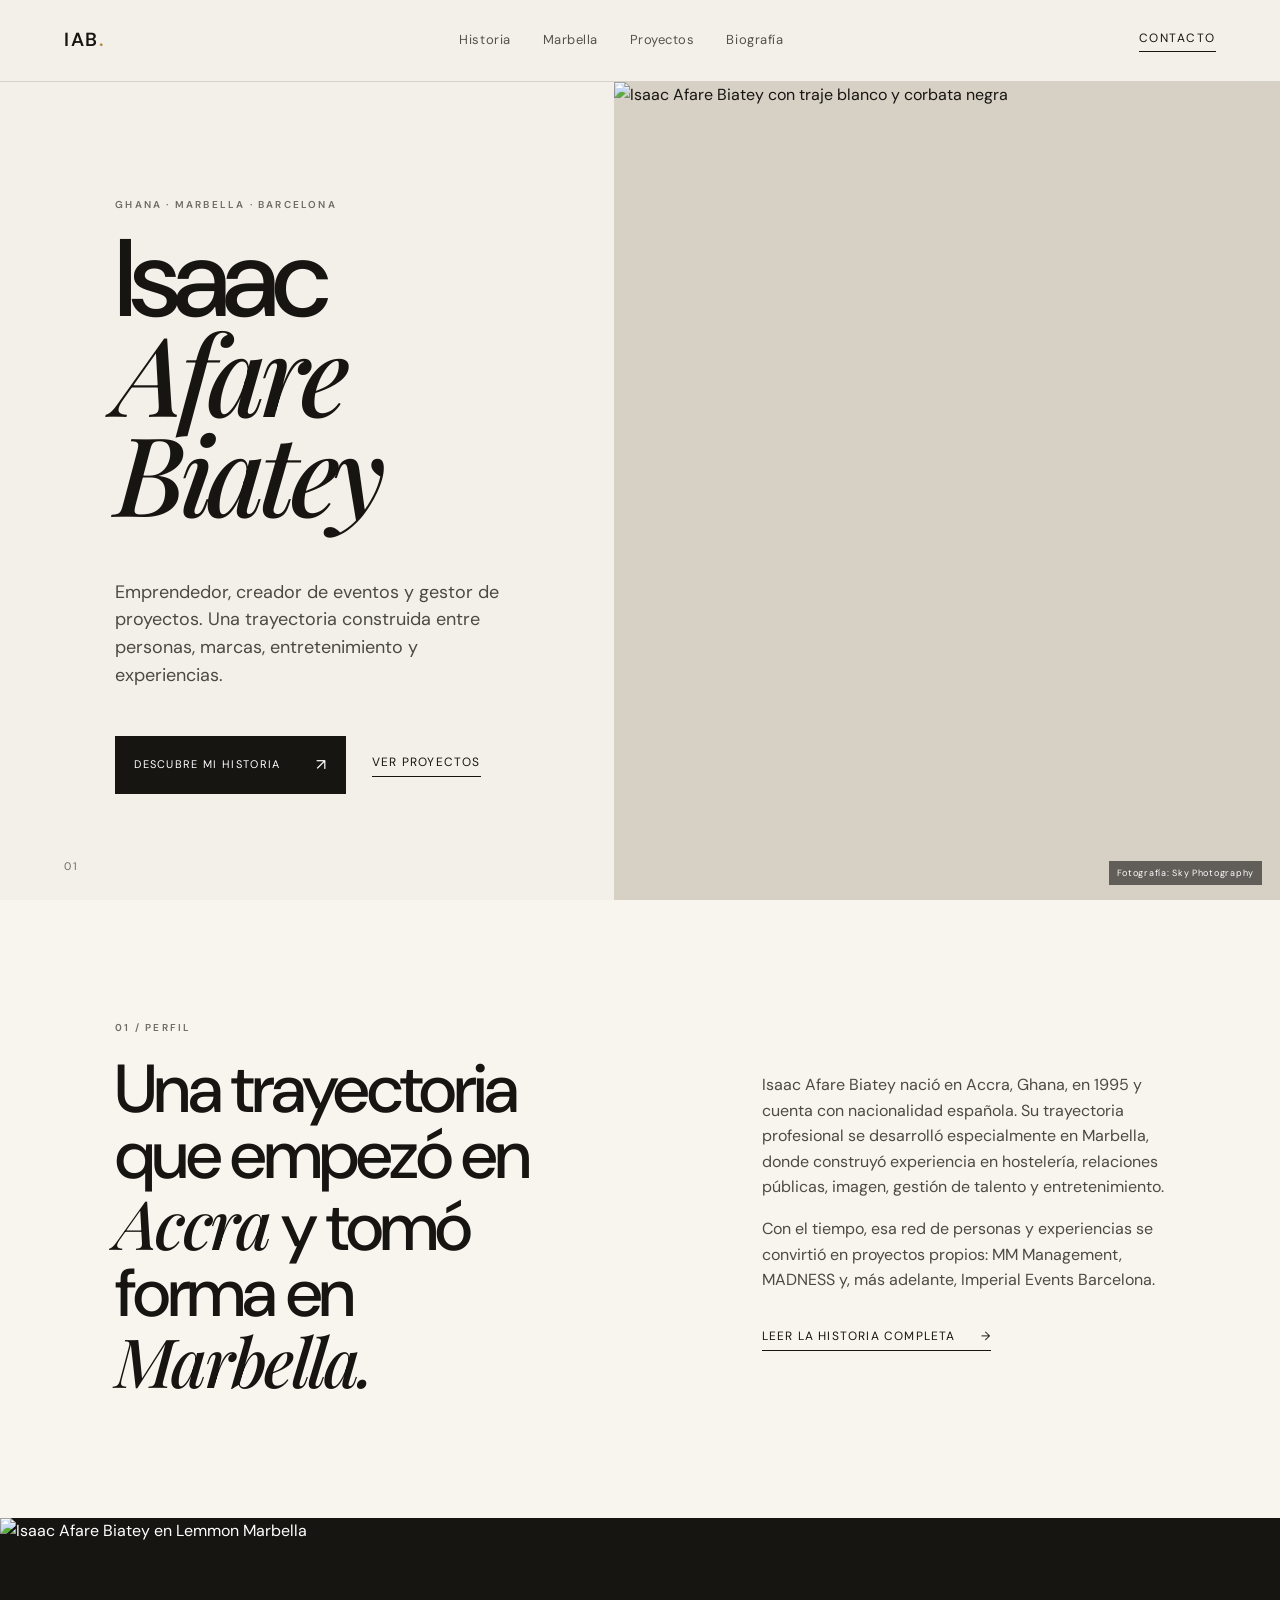
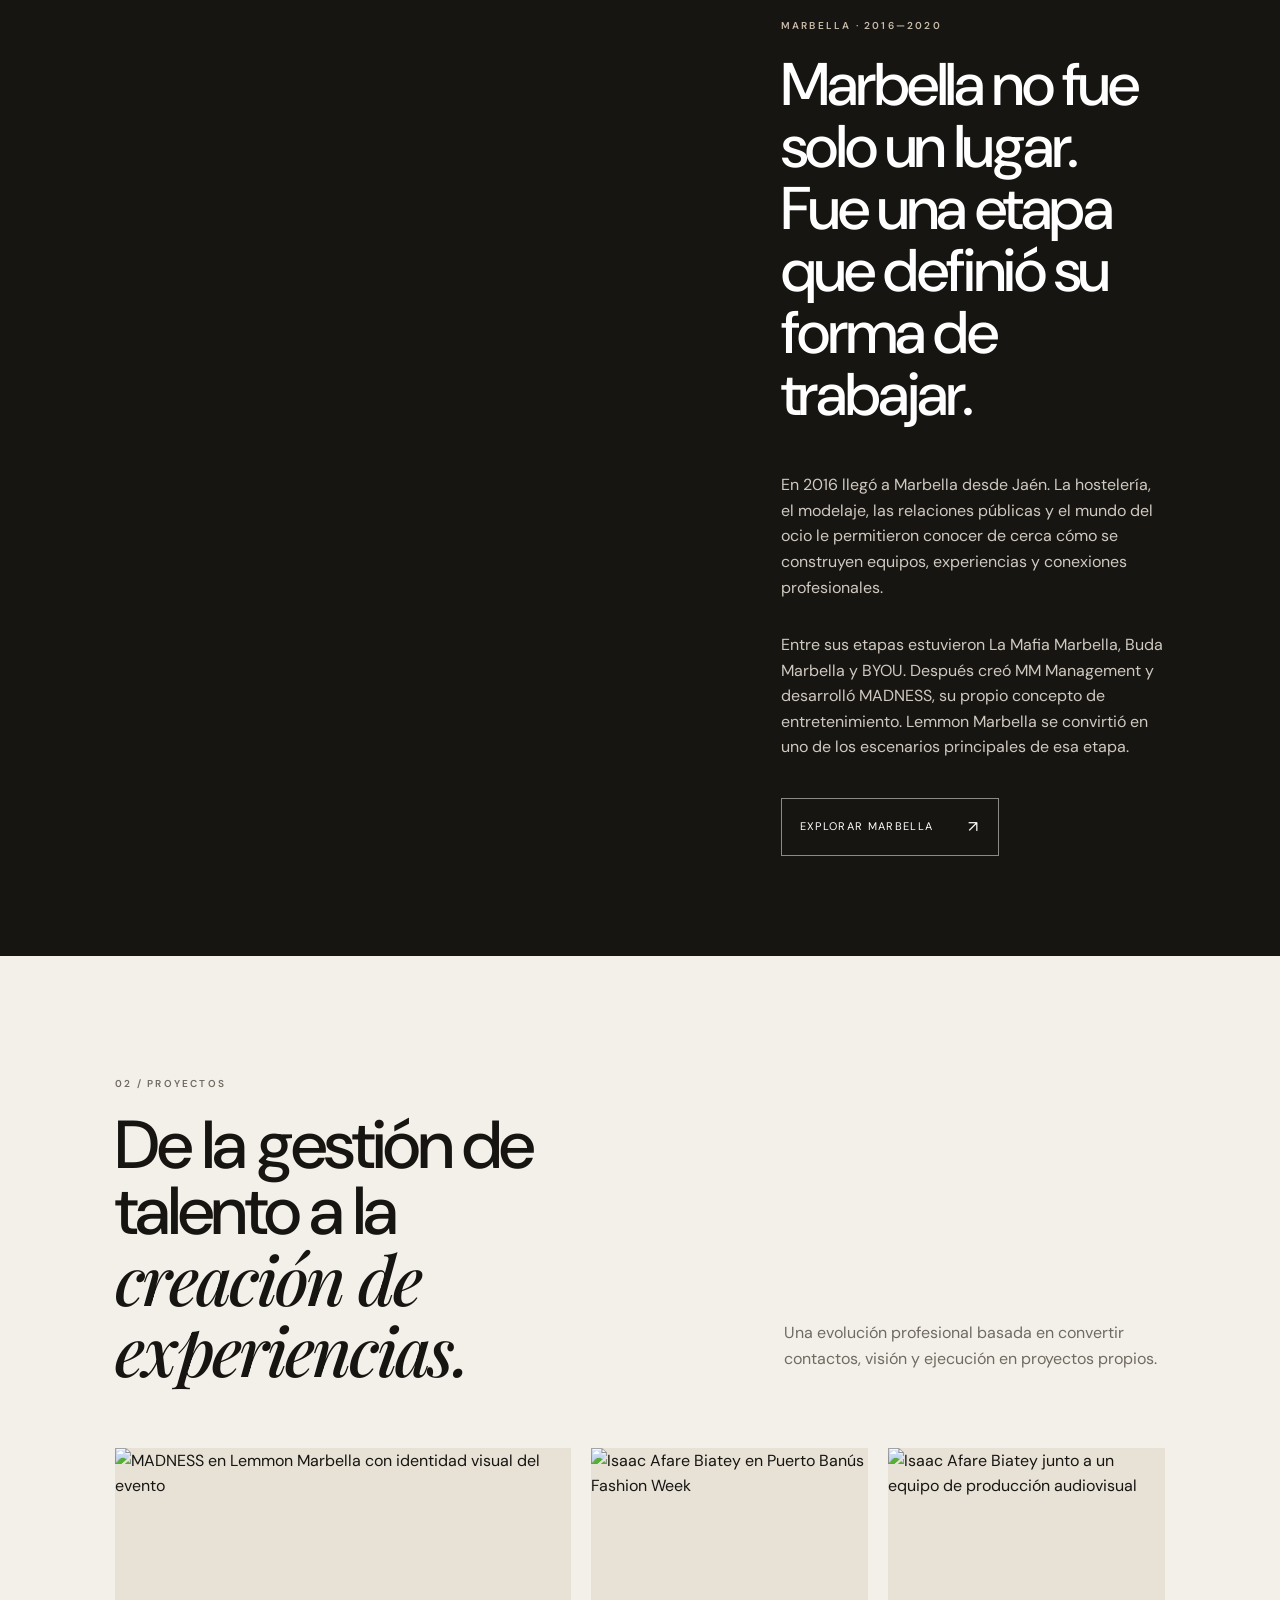
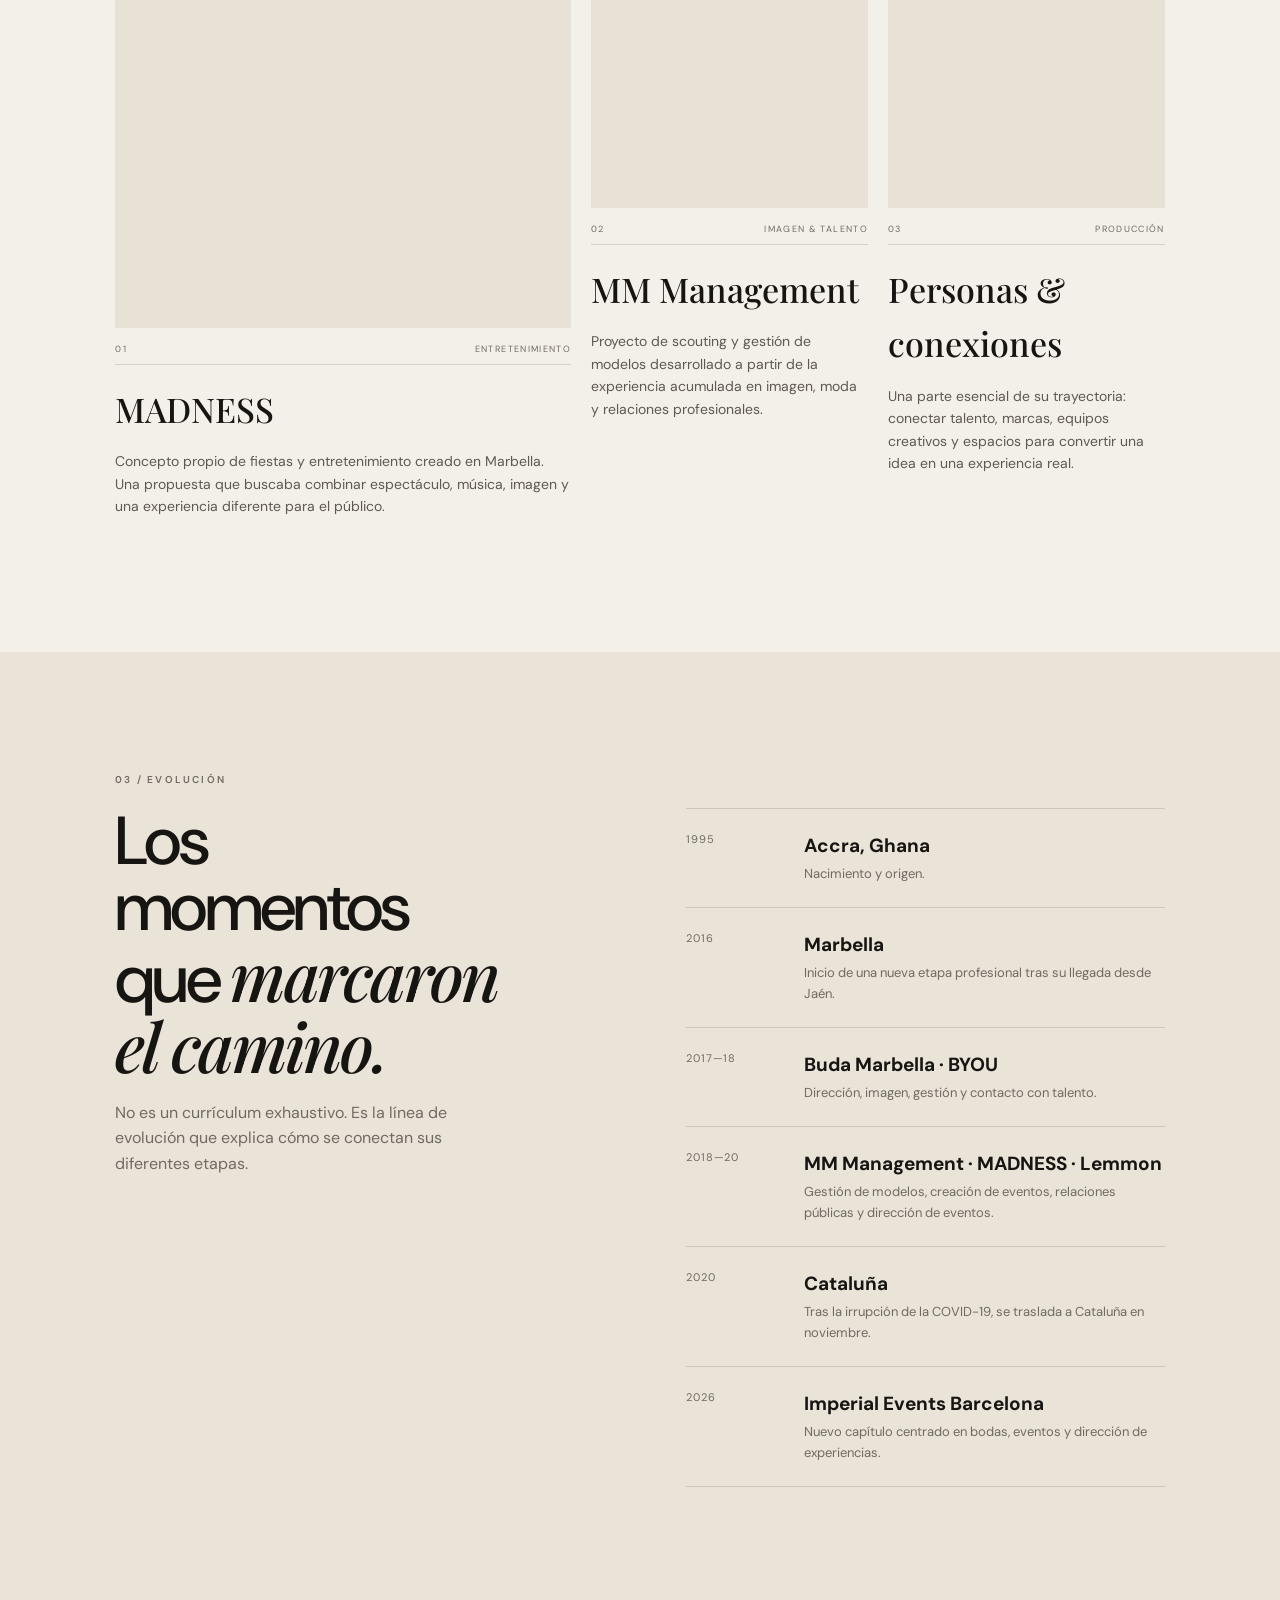
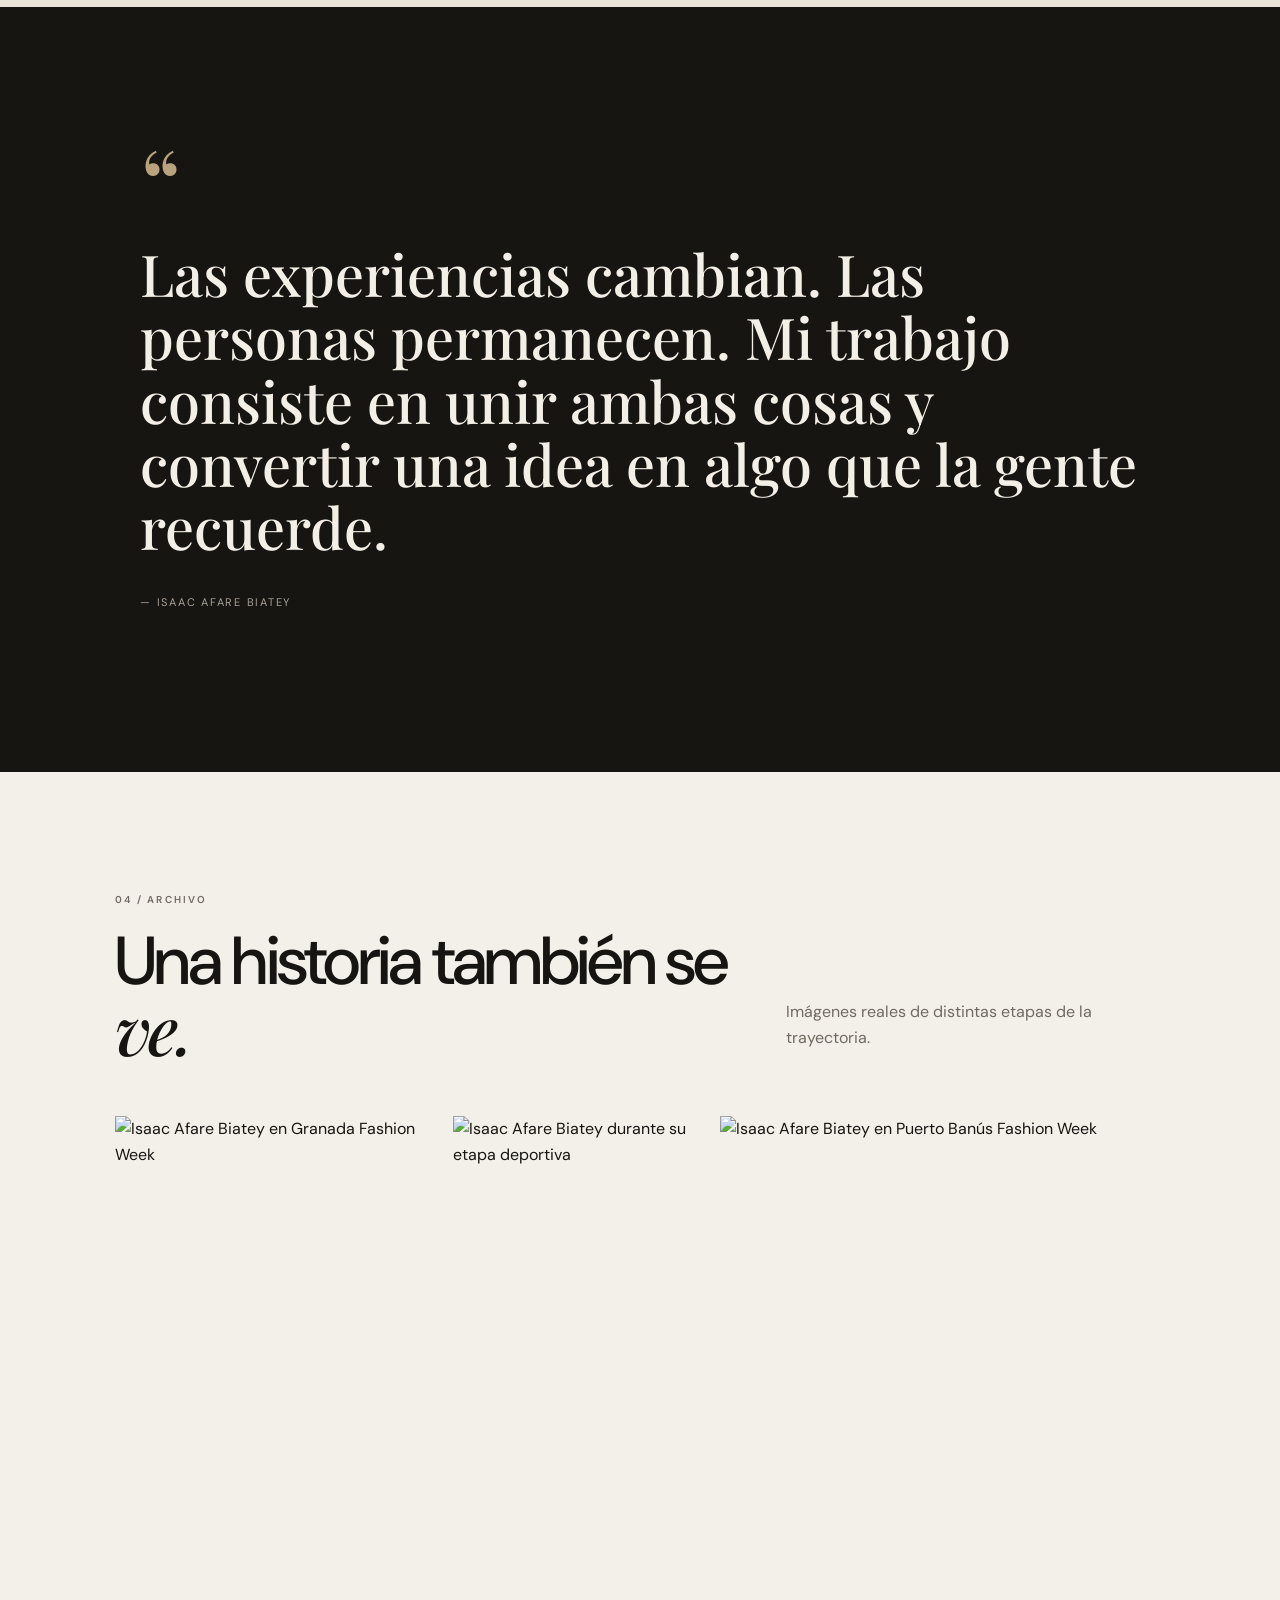
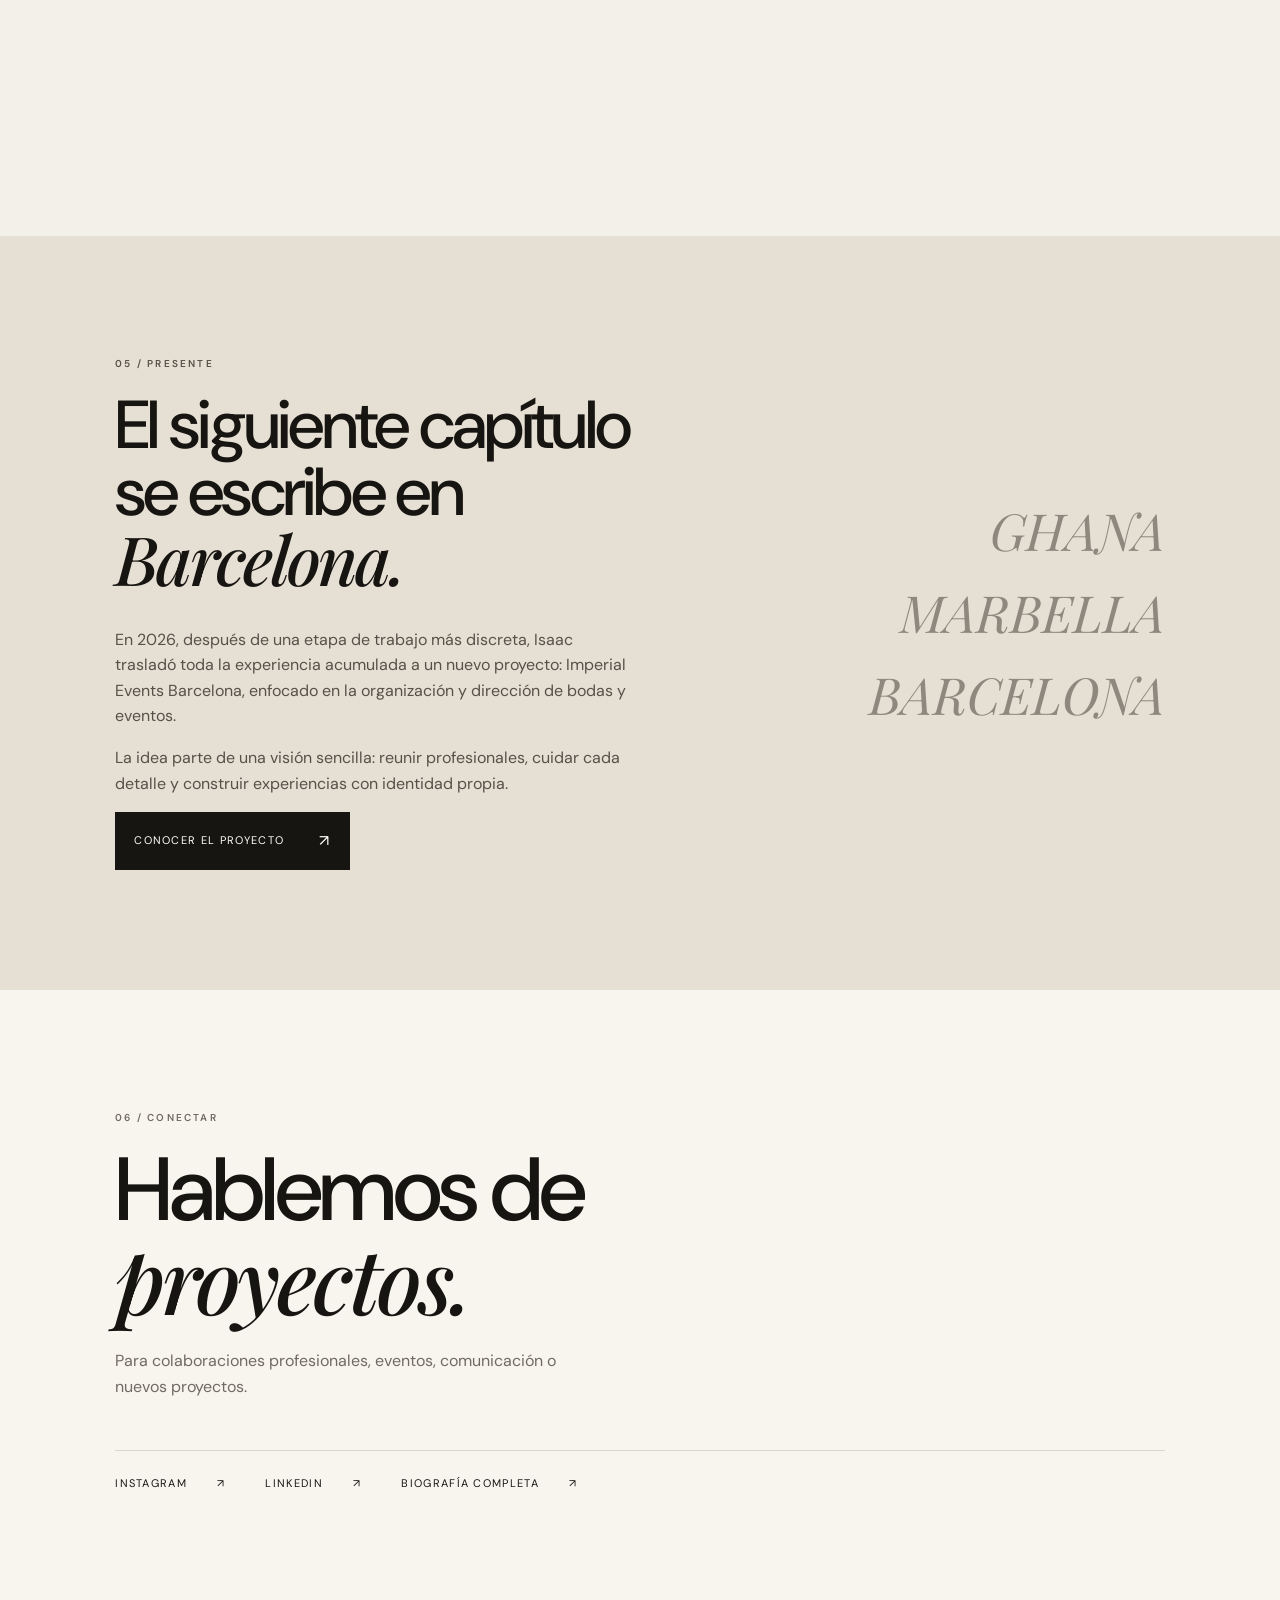
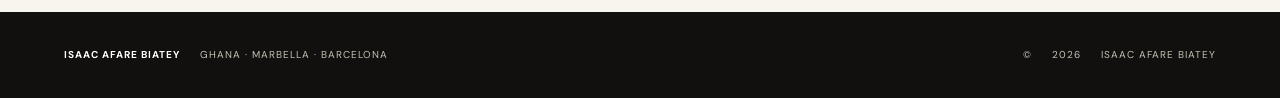
==== index.html @ f6b19e54 "Add files via upload" ====
<!doctype html>
<html lang="es">
<head>
  <meta charset="utf-8">
  <meta name="viewport" content="width=device-width, initial-scale=1">
  <title>Isaac Afare Biatey | Emprendedor, creador de eventos y fundador</title>
  <meta name="description" content="Página profesional de Isaac Afare Biatey: trayectoria entre Ghana, Marbella y Barcelona, gestión de talento, eventos y creación de Imperial Events Barcelona.">
  <meta name="author" content="Isaac Afare Biatey">
  <meta name="theme-color" content="#11100e">
  <meta property="og:title" content="Isaac Afare Biatey | Emprendedor y creador de eventos">
  <meta property="og:description" content="De Accra a Marbella y Barcelona: una trayectoria construida entre hostelería, talento, entretenimiento y eventos.">
  <meta property="og:type" content="profile">
  <meta property="og:image" content="assets/images/isaac-hero.png">
  <link rel="stylesheet" href="styles.css">
  <script type="application/ld+json">
  {
    "@context":"https://schema.org",
    "@type":"ProfilePage",
    "name":"Isaac Afare Biatey",
    "description":"Perfil profesional de Isaac Afare Biatey.",
    "mainEntity":{
      "@type":"Person",
      "@id":"#isaac-afare-biatey",
      "name":"Isaac Afare Biatey",
      "image":"assets/images/isaac-hero.png",
      "description":"Emprendedor y creador de eventos con trayectoria profesional vinculada a Marbella y Barcelona.",
      "sameAs":[
        "https://es.linkedin.com/in/isaac-afare-biatey-a5a4b4178",
        "https://www.instagram.com/isaacafareofficial/",
        "https://es.pinterest.com/afarebiatey/"
      ]
    }
  }
  </script>
</head>
<body>
  <header class="site-header">
    <a class="brand" href="index.html" aria-label="Isaac Afare Biatey, inicio">IAB<span>.</span></a>
    <nav aria-label="Navegación principal">
      <a href="#historia">Historia</a>
      <a href="#marbella">Marbella</a>
      <a href="#proyectos">Proyectos</a>
      <a href="biografia.html">Biografía</a>
    </nav>
    <a class="nav-cta" href="#contacto">Contacto</a>
  </header>

  <main>
    <section class="hero">
      <div class="hero-copy reveal">
        <p class="eyebrow">GHANA · MARBELLA · BARCELONA</p>
        <h1>Isaac<br><em>Afare Biatey</em></h1>
        <p class="hero-lead">Emprendedor, creador de eventos y gestor de proyectos. Una trayectoria construida entre personas, marcas, entretenimiento y experiencias.</p>
        <div class="hero-actions">
          <a class="button button-dark" href="biografia.html">Descubre mi historia <span>↗</span></a>
          <a class="text-link" href="#proyectos">Ver proyectos</a>
        </div>
      </div>
      <div class="hero-photo reveal">
        <img src="assets/images/isaac-hero.png" alt="Isaac Afare Biatey con traje blanco y corbata negra" fetchpriority="high">
        <div class="photo-credit">Fotografía: Sky Photography</div>
      </div>
      <div class="hero-mark">01</div>
    </section>

    <section class="intro section" id="historia">
      <div class="section-kicker">01 / PERFIL</div>
      <div class="intro-grid">
        <h2>Una trayectoria que empezó en <span>Accra</span> y tomó forma en <span>Marbella.</span></h2>
        <div>
          <p>Isaac Afare Biatey nació en Accra, Ghana, en 1995 y cuenta con nacionalidad española. Su trayectoria profesional se desarrolló especialmente en Marbella, donde construyó experiencia en hostelería, relaciones públicas, imagen, gestión de talento y entretenimiento.</p>
          <p>Con el tiempo, esa red de personas y experiencias se convirtió en proyectos propios: MM Management, MADNESS y, más adelante, Imperial Events Barcelona.</p>
          <a class="arrow-link" href="biografia.html">Leer la historia completa <span>→</span></a>
        </div>
      </div>
    </section>

    <section class="marbella-feature" id="marbella">
      <div class="feature-image">
        <img src="assets/images/lemmon-marbella.jpeg" alt="Isaac Afare Biatey en Lemmon Marbella">
      </div>
      <div class="feature-copy">
        <p class="eyebrow light">MARBELLA · 2016—2020</p>
        <h2>Marbella no fue solo un lugar. Fue una etapa que definió su forma de trabajar.</h2>
        <p>En 2016 llegó a Marbella desde Jaén. La hostelería, el modelaje, las relaciones públicas y el mundo del ocio le permitieron conocer de cerca cómo se construyen equipos, experiencias y conexiones profesionales.</p>
        <p>Entre sus etapas estuvieron La Mafia Marbella, Buda Marbella y BYOU. Después creó MM Management y desarrolló MADNESS, su propio concepto de entretenimiento. Lemmon Marbella se convirtió en uno de los escenarios principales de esa etapa.</p>
        <a class="button button-light" href="biografia.html#marbella">Explorar Marbella <span>↗</span></a>
      </div>
    </section>

    <section class="projects section" id="proyectos">
      <div class="section-kicker">02 / PROYECTOS</div>
      <div class="section-heading">
        <h2>De la gestión de talento a la <em>creación de experiencias.</em></h2>
        <p>Una evolución profesional basada en convertir contactos, visión y ejecución en proyectos propios.</p>
      </div>
      <div class="project-grid">
        <article class="project-card project-card-large">
          <div class="project-image"><img src="assets/images/madness.jpeg" alt="MADNESS en Lemmon Marbella con identidad visual del evento"></div>
          <div class="project-meta"><span>01</span><span>ENTRETENIMIENTO</span></div>
          <h3>MADNESS</h3>
          <p>Concepto propio de fiestas y entretenimiento creado en Marbella. Una propuesta que buscaba combinar espectáculo, música, imagen y una experiencia diferente para el público.</p>
        </article>
        <article class="project-card">
          <div class="project-image"><img src="assets/images/puerto-banus-fashion-week.jpeg" alt="Isaac Afare Biatey en Puerto Banús Fashion Week"></div>
          <div class="project-meta"><span>02</span><span>IMAGEN & TALENTO</span></div>
          <h3>MM Management</h3>
          <p>Proyecto de scouting y gestión de modelos desarrollado a partir de la experiencia acumulada en imagen, moda y relaciones profesionales.</p>
        </article>
        <article class="project-card">
          <div class="project-image"><img src="assets/images/film-crew.jpeg" alt="Isaac Afare Biatey junto a un equipo de producción audiovisual"></div>
          <div class="project-meta"><span>03</span><span>PRODUCCIÓN</span></div>
          <h3>Personas & conexiones</h3>
          <p>Una parte esencial de su trayectoria: conectar talento, marcas, equipos creativos y espacios para convertir una idea en una experiencia real.</p>
        </article>
      </div>
    </section>

    <section class="timeline section">
      <div class="section-kicker">03 / EVOLUCIÓN</div>
      <div class="timeline-grid">
        <div>
          <h2>Los momentos que <em>marcaron el camino.</em></h2>
          <p class="muted">No es un currículum exhaustivo. Es la línea de evolución que explica cómo se conectan sus diferentes etapas.</p>
        </div>
        <div class="timeline-list">
          <div class="timeline-item"><span>1995</span><div><h3>Accra, Ghana</h3><p>Nacimiento y origen.</p></div></div>
          <div class="timeline-item"><span>2016</span><div><h3>Marbella</h3><p>Inicio de una nueva etapa profesional tras su llegada desde Jaén.</p></div></div>
          <div class="timeline-item"><span>2017—18</span><div><h3>Buda Marbella · BYOU</h3><p>Dirección, imagen, gestión y contacto con talento.</p></div></div>
          <div class="timeline-item"><span>2018—20</span><div><h3>MM Management · MADNESS · Lemmon</h3><p>Gestión de modelos, creación de eventos, relaciones públicas y dirección de eventos.</p></div></div>
          <div class="timeline-item"><span>2020</span><div><h3>Cataluña</h3><p>Tras la irrupción de la COVID-19, se traslada a Cataluña en noviembre.</p></div></div>
          <div class="timeline-item"><span>2026</span><div><h3>Imperial Events Barcelona</h3><p>Nuevo capítulo centrado en bodas, eventos y dirección de experiencias.</p></div></div>
        </div>
      </div>
    </section>

    <section class="quote-section">
      <div class="quote-inner">
        <p class="quote-mark">“</p>
        <blockquote>Las experiencias cambian. Las personas permanecen. Mi trabajo consiste en unir ambas cosas y convertir una idea en algo que la gente recuerde.</blockquote>
        <p class="quote-author">— Isaac Afare Biatey</p>
      </div>
    </section>

    <section class="gallery section">
      <div class="section-kicker">04 / ARCHIVO</div>
      <div class="gallery-head"><h2>Una historia también se <em>ve.</em></h2><p>Imágenes reales de distintas etapas de la trayectoria.</p></div>
      <div class="gallery-grid">
        <figure class="gallery-item tall"><img src="assets/images/granada-fashion-week.jpeg" alt="Isaac Afare Biatey en Granada Fashion Week"></figure>
        <figure class="gallery-item"><img src="assets/images/rugby.jpeg" alt="Isaac Afare Biatey durante su etapa deportiva"></figure>
        <figure class="gallery-item wide"><img src="assets/images/puerto-banus-fashion-week.jpeg" alt="Isaac Afare Biatey en Puerto Banús Fashion Week"></figure>
      </div>
    </section>

    <section class="current section">
      <div class="current-copy">
        <p class="section-kicker">05 / PRESENTE</p>
        <h2>El siguiente capítulo se escribe en <em>Barcelona.</em></h2>
        <p>En 2026, después de una etapa de trabajo más discreta, Isaac trasladó toda la experiencia acumulada a un nuevo proyecto: Imperial Events Barcelona, enfocado en la organización y dirección de bodas y eventos.</p>
        <p>La idea parte de una visión sencilla: reunir profesionales, cuidar cada detalle y construir experiencias con identidad propia.</p>
        <a class="button button-dark" href="biografia.html#imperial">Conocer el proyecto <span>↗</span></a>
      </div>
      <div class="current-side"><span>GHANA</span><span>MARBELLA</span><span>BARCELONA</span></div>
    </section>

    <section class="contact section" id="contacto">
      <div class="section-kicker">06 / CONECTAR</div>
      <h2>Hablemos de <em>proyectos.</em></h2>
      <p>Para colaboraciones profesionales, eventos, comunicación o nuevos proyectos.</p>
      <div class="contact-links">
        <a href="https://www.instagram.com/isaacafareofficial/" target="_blank" rel="noopener noreferrer">Instagram <span>↗</span></a>
        <a href="https://es.linkedin.com/in/isaac-afare-biatey-a5a4b4178" target="_blank" rel="noopener noreferrer">LinkedIn <span>↗</span></a>
        <a href="biografia.html">Biografía completa <span>↗</span></a>
      </div>
    </section>
  </main>

  <footer class="footer">
    <div><strong>ISAAC AFARE BIATEY</strong><span>Ghana · Marbella · Barcelona</span></div>
    <div>© <span id="year"></span> Isaac Afare Biatey</div>
  </footer>
  <script src="script.js"></script>
</body>
</html>
---- styles.css ----
@import url('https://fonts.googleapis.com/css2?family=DM+Sans:wght@400;500;600&family=Playfair+Display:ital,wght@0,500;0,600;1,500;1,600&display=swap');
:root{--ink:#171512;--paper:#f3f0e9;--soft:#e7e1d6;--muted:#706b62;--line:rgba(23,21,18,.14);--white:#fff;--accent:#b28a4b}
*{box-sizing:border-box}html{scroll-behavior:smooth}body{margin:0;background:var(--paper);color:var(--ink);font-family:'DM Sans',Arial,sans-serif;line-height:1.6}a{color:inherit;text-decoration:none}img{display:block;width:100%;height:100%;object-fit:cover}.site-header{height:82px;display:flex;align-items:center;justify-content:space-between;padding:0 5vw;border-bottom:1px solid var(--line);position:sticky;top:0;z-index:20;background:rgba(243,240,233,.92);backdrop-filter:blur(14px)}.brand{font-weight:600;letter-spacing:.08em;font-size:19px}.brand span{color:var(--accent)}nav{display:flex;gap:32px;font-size:13px;letter-spacing:.04em}nav a{opacity:.72;transition:.2s}nav a:hover,nav a.active{opacity:1}.nav-cta{font-size:12px;text-transform:uppercase;letter-spacing:.13em;border-bottom:1px solid var(--ink);padding-bottom:3px}.hero{min-height:calc(100vh - 82px);display:grid;grid-template-columns:48% 52%;position:relative}.hero-copy{padding:11vh 7vw 10vh 9vw;display:flex;flex-direction:column;justify-content:center}.eyebrow,.section-kicker{font-size:10px;letter-spacing:.22em;text-transform:uppercase;font-weight:600;color:var(--muted);margin:0 0 20px}.hero h1{font-size:clamp(62px,8.6vw,140px);line-height:.84;letter-spacing:-.06em;margin:0 0 34px;font-weight:500}.hero h1 em,.section h2 em,.section h2 span,.bio-hero h1 em{font-family:'Playfair Display',serif;font-weight:500;font-style:italic}.hero-lead{font-size:18px;max-width:520px;color:#4d4942;line-height:1.55}.hero-actions{display:flex;align-items:center;gap:26px;margin-top:28px}.button{display:inline-flex;align-items:center;justify-content:space-between;gap:35px;padding:15px 18px;font-size:11px;text-transform:uppercase;letter-spacing:.12em;border:1px solid transparent;transition:.25s}.button span{font-size:16px}.button-dark{background:var(--ink);color:var(--white)}.button-dark:hover{background:#2b2823;transform:translateY(-2px)}.button-light{background:transparent;border-color:rgba(255,255,255,.5);color:white}.button-light:hover{background:white;color:var(--ink)}.text-link,.arrow-link{font-size:12px;text-transform:uppercase;letter-spacing:.1em;border-bottom:1px solid currentColor;padding-bottom:4px}.arrow-link{display:inline-flex;gap:25px;margin-top:18px}.hero-photo{position:relative;min-height:720px;overflow:hidden;background:#d7d0c4}.hero-photo img{object-position:center 28%;filter:saturate(.92)}.photo-credit{position:absolute;right:18px;bottom:15px;background:rgba(0,0,0,.55);color:#fff;padding:5px 8px;font-size:9px;letter-spacing:.08em}.hero-mark{position:absolute;bottom:24px;left:5vw;font-size:11px;letter-spacing:.15em;color:var(--muted)}.section{padding:120px 9vw}.intro{background:#f8f5ef}.intro-grid{display:grid;grid-template-columns:1.1fr .9fr;gap:12vw}.section h2{font-size:clamp(38px,5.3vw,76px);line-height:.98;letter-spacing:-.04em;font-weight:500;margin:0}.intro-grid p{max-width:620px;color:#4e4942}.marbella-feature{display:grid;grid-template-columns:52% 48%;background:var(--ink);color:white}.feature-image{min-height:720px}.feature-copy{padding:100px 9vw;display:flex;flex-direction:column;justify-content:center}.feature-copy .eyebrow{color:#c7bba9}.feature-copy h2{font-size:clamp(40px,4.7vw,68px);line-height:1.03;letter-spacing:-.04em;font-weight:500;margin:0 0 30px}.feature-copy p{color:#cfc9c0;max-width:600px}.feature-copy .button{align-self:flex-start;margin-top:22px}.light{color:#d2c6b5}.projects{background:var(--paper)}.section-heading{display:grid;grid-template-columns:1.15fr .85fr;gap:12vw;align-items:end;margin-bottom:60px}.section-heading p,.gallery-head p{color:var(--muted);max-width:400px}.project-grid{display:grid;grid-template-columns:1.35fr .82fr .82fr;gap:20px}.project-card{min-width:0}.project-image{height:360px;background:var(--soft);overflow:hidden}.project-card-large .project-image{height:480px}.project-image img{transition:transform .7s}.project-card:hover img{transform:scale(1.035)}.project-meta{display:flex;justify-content:space-between;padding:14px 0 8px;border-bottom:1px solid var(--line);font-size:9px;letter-spacing:.15em;color:var(--muted)}.project-card h3{font-family:'Playfair Display',serif;font-size:34px;font-weight:500;margin:17px 0 5px}.project-card p{color:#5e5951;font-size:14px;max-width:520px}.timeline{background:#e9e3d8}.timeline-grid{display:grid;grid-template-columns:.9fr 1.1fr;gap:14vw}.muted{color:var(--muted);max-width:360px}.timeline-list{border-top:1px solid var(--line)}.timeline-item{display:grid;grid-template-columns:90px 1fr;gap:28px;padding:22px 0;border-bottom:1px solid var(--line)}.timeline-item>span{font-size:11px;letter-spacing:.08em;color:var(--muted)}.timeline-item h3{font-size:19px;margin:0 0 3px}.timeline-item p{margin:0;color:var(--muted);font-size:13px}.quote-section{background:#171512;color:#f4efe6;padding:150px 9vw}.quote-inner{max-width:1000px;margin:auto}.quote-mark{font-family:'Playfair Display',serif;font-size:100px;line-height:.5;margin:0 0 35px;color:#b9a27e}.quote-section blockquote{font-family:'Playfair Display',serif;font-size:clamp(34px,4.5vw,65px);line-height:1.1;margin:0;font-weight:500}.quote-author{margin-top:35px;color:#a9a297;font-size:11px;letter-spacing:.16em;text-transform:uppercase}.gallery-head{display:flex;justify-content:space-between;align-items:end;margin-bottom:50px}.gallery-grid{display:grid;grid-template-columns:.9fr .7fr 1.25fr;gap:18px;align-items:stretch}.gallery-item{height:480px;margin:0;overflow:hidden}.gallery-item.tall{height:600px}.gallery-item.wide{height:520px}.gallery-item img{transition:transform .6s}.gallery-item:hover img{transform:scale(1.03)}.current{display:grid;grid-template-columns:1.15fr .85fr;gap:12vw;background:#e6dfd3}.current-copy h2{max-width:780px;margin-bottom:30px}.current-copy p{max-width:650px;color:#565149}.current-side{display:flex;flex-direction:column;justify-content:center;align-items:flex-end;font-size:clamp(28px,4vw,60px);font-family:'Playfair Display',serif;font-style:italic;color:#8e887f}.contact{background:#f8f5ef}.contact h2{font-size:clamp(50px,7vw,100px);max-width:800px;margin-bottom:20px}.contact>p{color:var(--muted);max-width:480px}.contact-links{display:flex;gap:40px;margin-top:50px;border-top:1px solid var(--line);padding-top:24px}.contact-links a{font-size:11px;letter-spacing:.12em;text-transform:uppercase;display:flex;gap:30px}.footer{padding:35px 5vw;display:flex;justify-content:space-between;gap:20px;background:#11100e;color:#c7c1b7;font-size:10px;letter-spacing:.1em;text-transform:uppercase}.footer div{display:flex;gap:20px}.footer strong{color:white}.bio-hero{display:grid;grid-template-columns:1fr .6fr;gap:10vw;align-items:end;padding-top:100px;padding-bottom:80px}.bio-hero h1{font-size:clamp(55px,8vw,120px);line-height:.9;letter-spacing:-.06em;font-weight:500;margin:0 0 30px}.bio-hero img{height:650px}.bio-content{display:grid;grid-template-columns:180px 1fr;gap:9vw;padding-top:40px}.bio-sidebar{position:sticky;top:130px;height:max-content;display:grid;grid-template-columns:40px 1fr;gap:6px 12px;font-size:9px;letter-spacing:.12em;color:var(--muted);text-transform:uppercase}.bio-text{max-width:850px}.bio-text section{padding:85px 0;border-top:1px solid var(--line)}.bio-text section:first-child{border-top:0;padding-top:0}.bio-text h2{font-size:clamp(35px,4.6vw,65px);line-height:1;letter-spacing:-.04em;font-weight:500;margin:0 0 25px}.bio-text p:not(.eyebrow):not(.caption){font-size:17px;line-height:1.75;color:#504b43;max-width:760px}.bio-image{height:620px;margin-top:35px}.caption{font-size:9px!important;text-transform:uppercase;letter-spacing:.15em;color:var(--muted)!important;margin-top:8px}.bio-end{padding:20px 0 80px}
@media(max-width:900px){nav{display:none}.site-header{height:68px}.hero,.marbella-feature,.bio-hero,.bio-content,.current{grid-template-columns:1fr}.hero-photo{min-height:72vh;order:-1}.hero-copy{padding:70px 7vw 85px}.hero-mark{display:none}.intro-grid,.section-heading,.timeline-grid{grid-template-columns:1fr;gap:45px}.section{padding:85px 7vw}.feature-image{min-height:65vh}.feature-copy{padding:75px 7vw}.project-grid{grid-template-columns:1fr}.project-card-large .project-image,.project-image{height:450px}.gallery-head{display:block}.gallery-grid{grid-template-columns:1fr 1fr}.gallery-item.tall,.gallery-item,.gallery-item.wide{height:430px}.gallery-item.wide{grid-column:1/-1}.quote-section{padding:100px 7vw}.current-side{align-items:flex-start;border-top:1px solid var(--line);padding-top:30px}.contact-links{flex-direction:column;gap:22px}.footer{flex-direction:column}.bio-hero{padding-top:70px}.bio-hero img{height:600px}.bio-sidebar{display:none}.bio-content{padding-top:0}.bio-text p:not(.eyebrow):not(.caption){font-size:16px}}
@media(max-width:560px){.hero h1{font-size:60px}.hero-photo{min-height:62vh}.project-card-large .project-image,.project-image{height:360px}.gallery-grid{grid-template-columns:1fr}.gallery-item.tall,.gallery-item,.gallery-item.wide{height:430px;grid-column:auto}.bio-hero img{height:520px}.footer div{flex-direction:column;gap:5px}.nav-cta{display:none}}
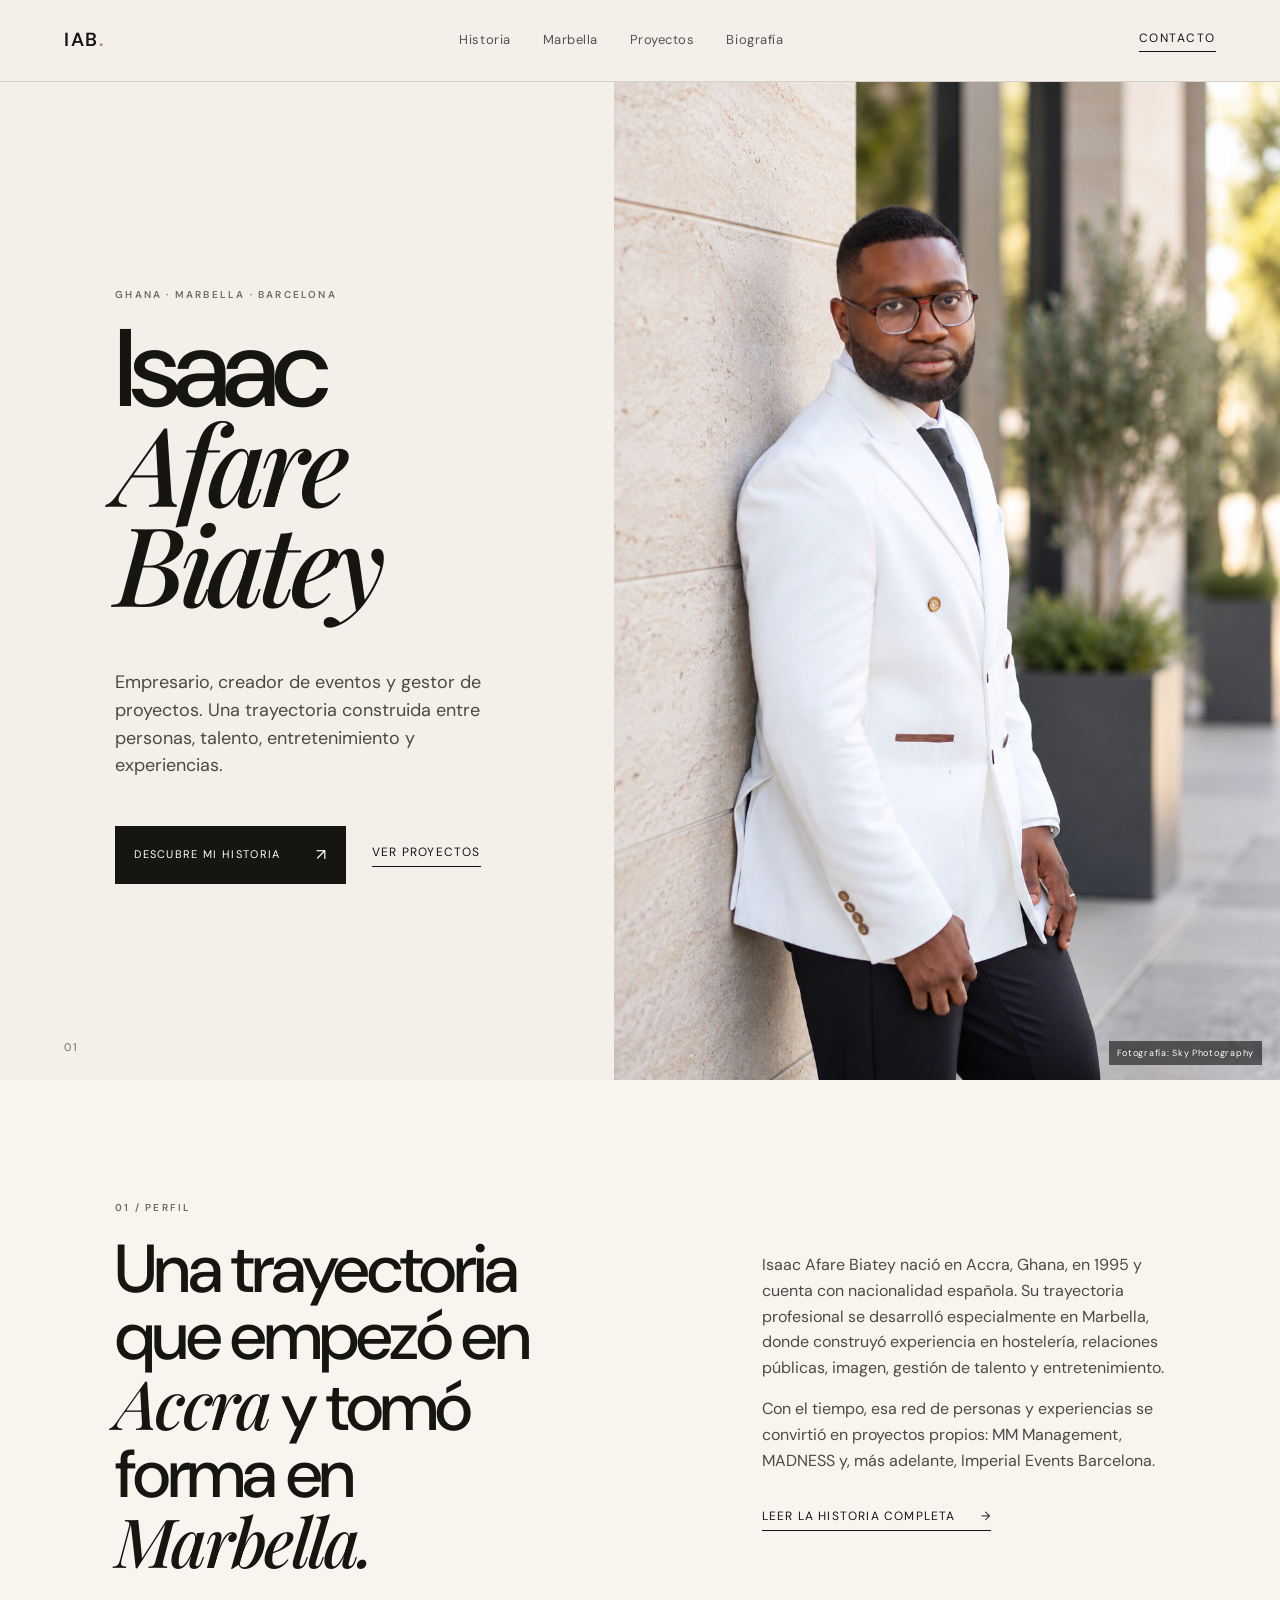
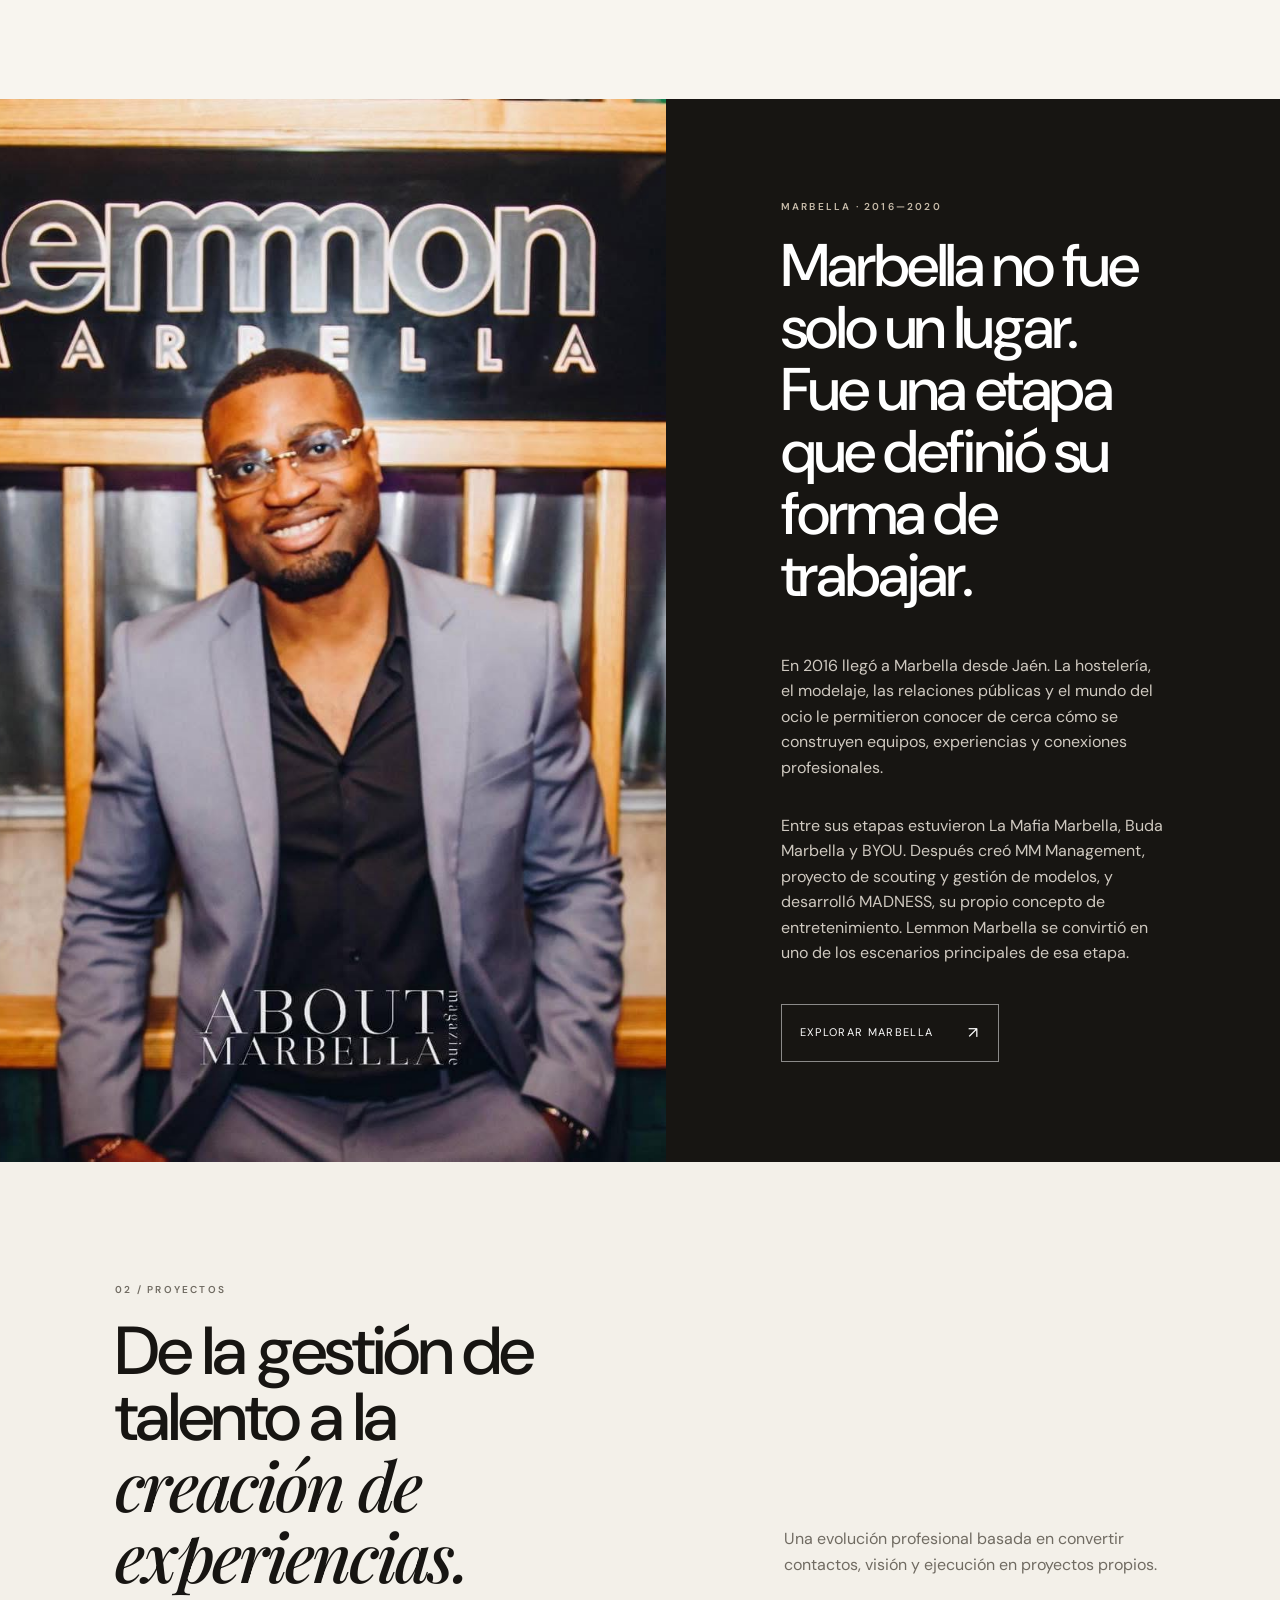
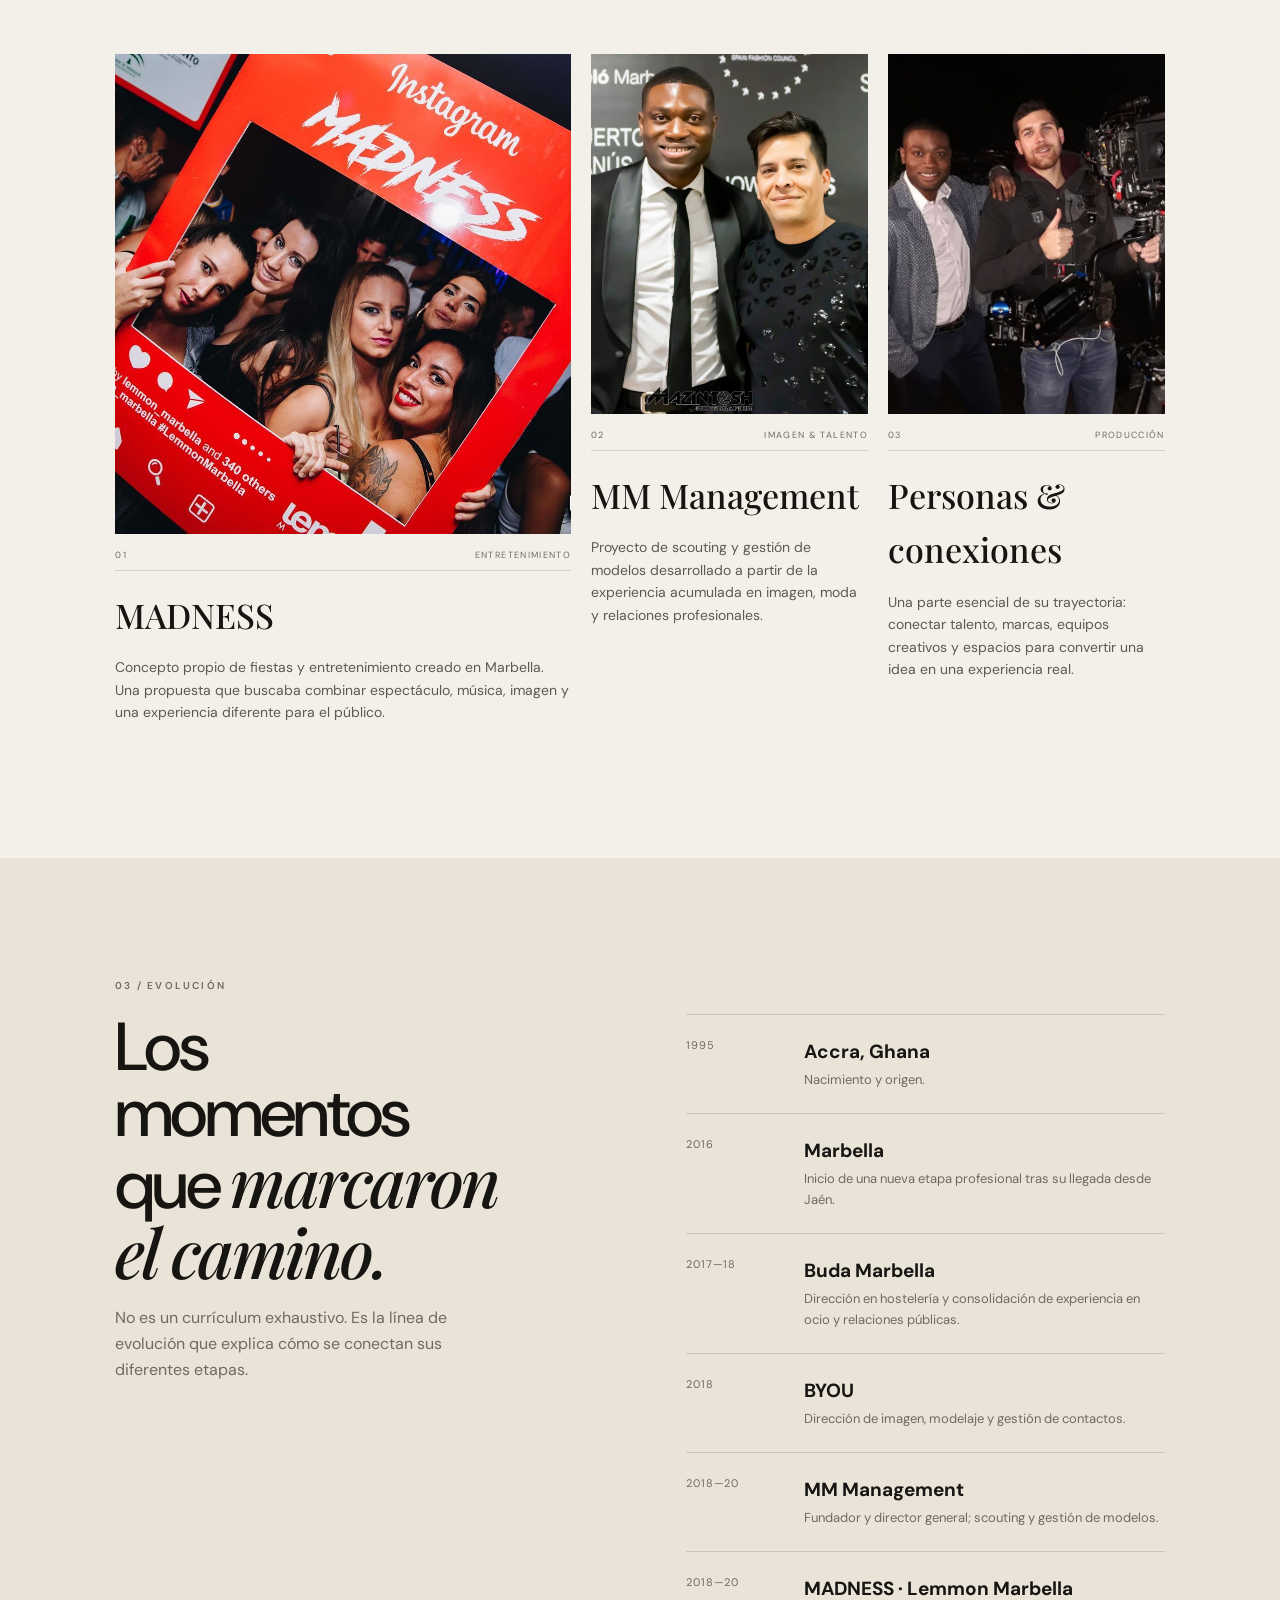
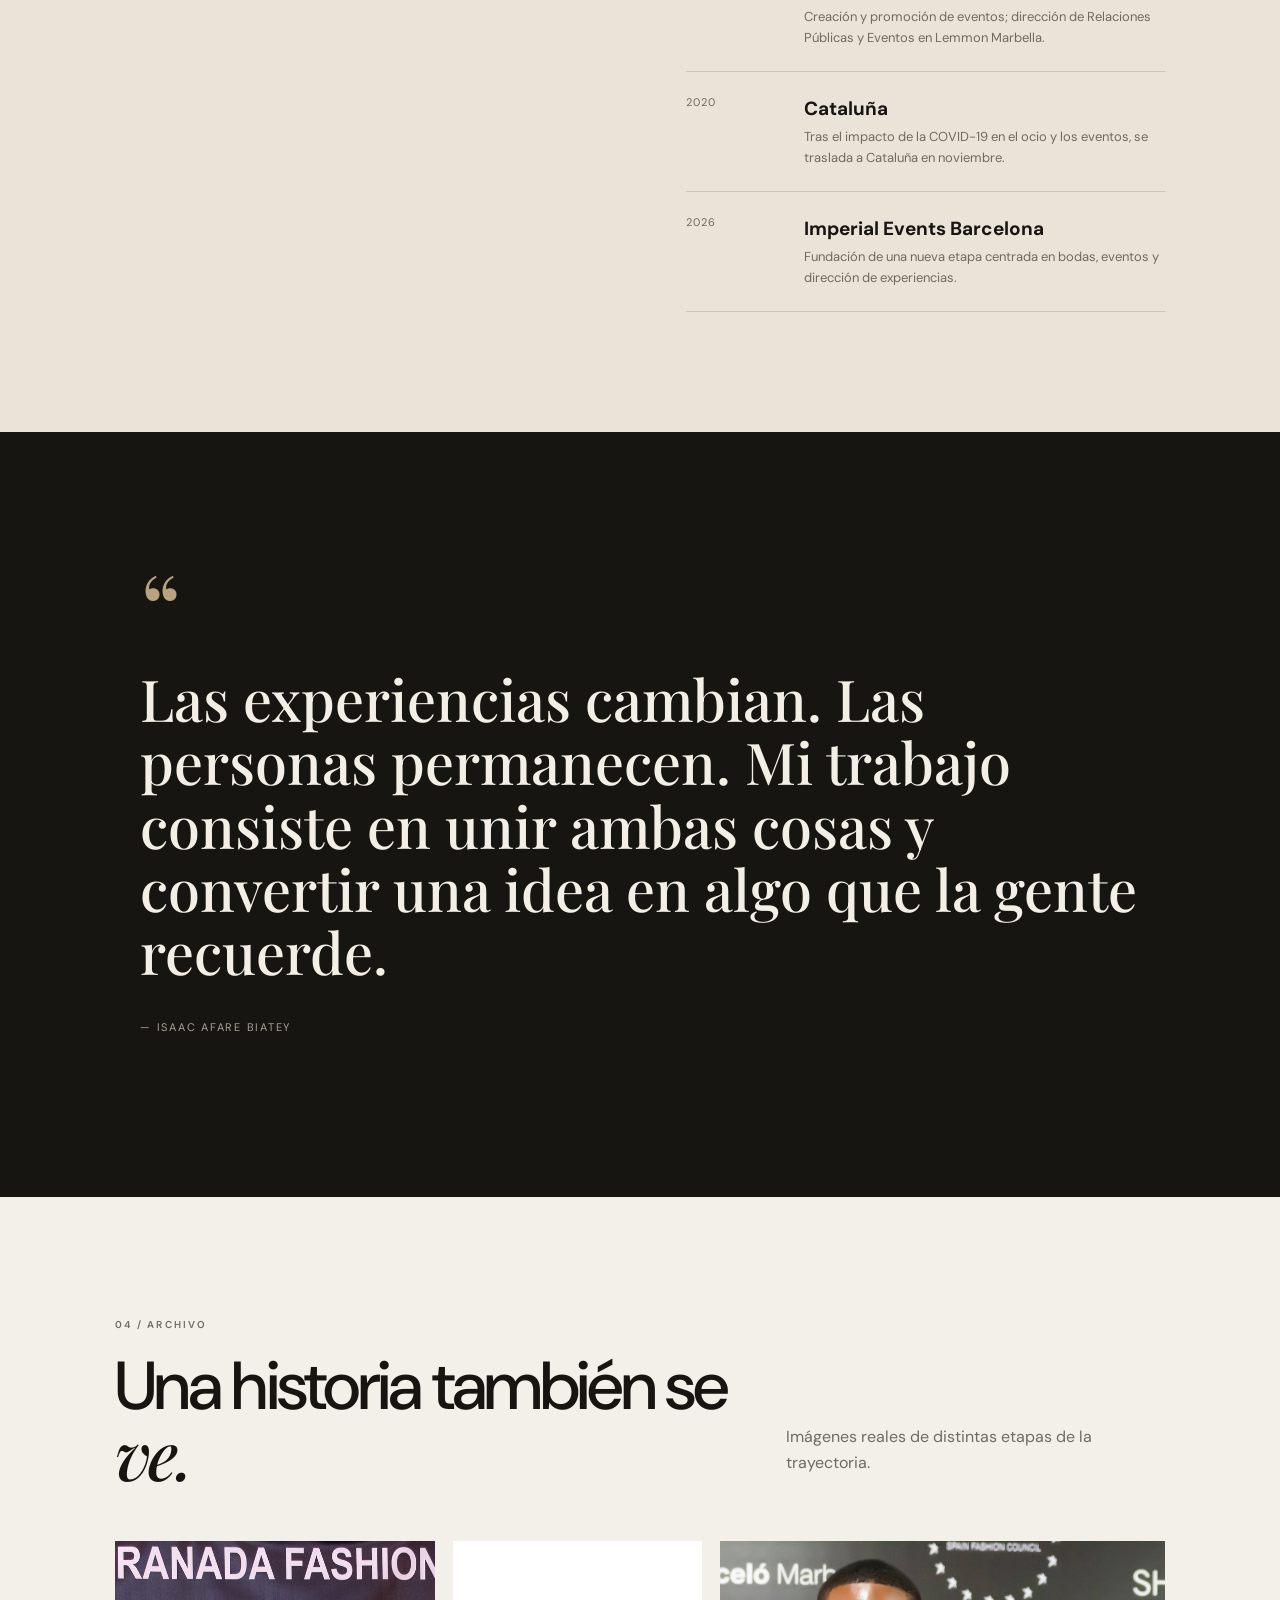
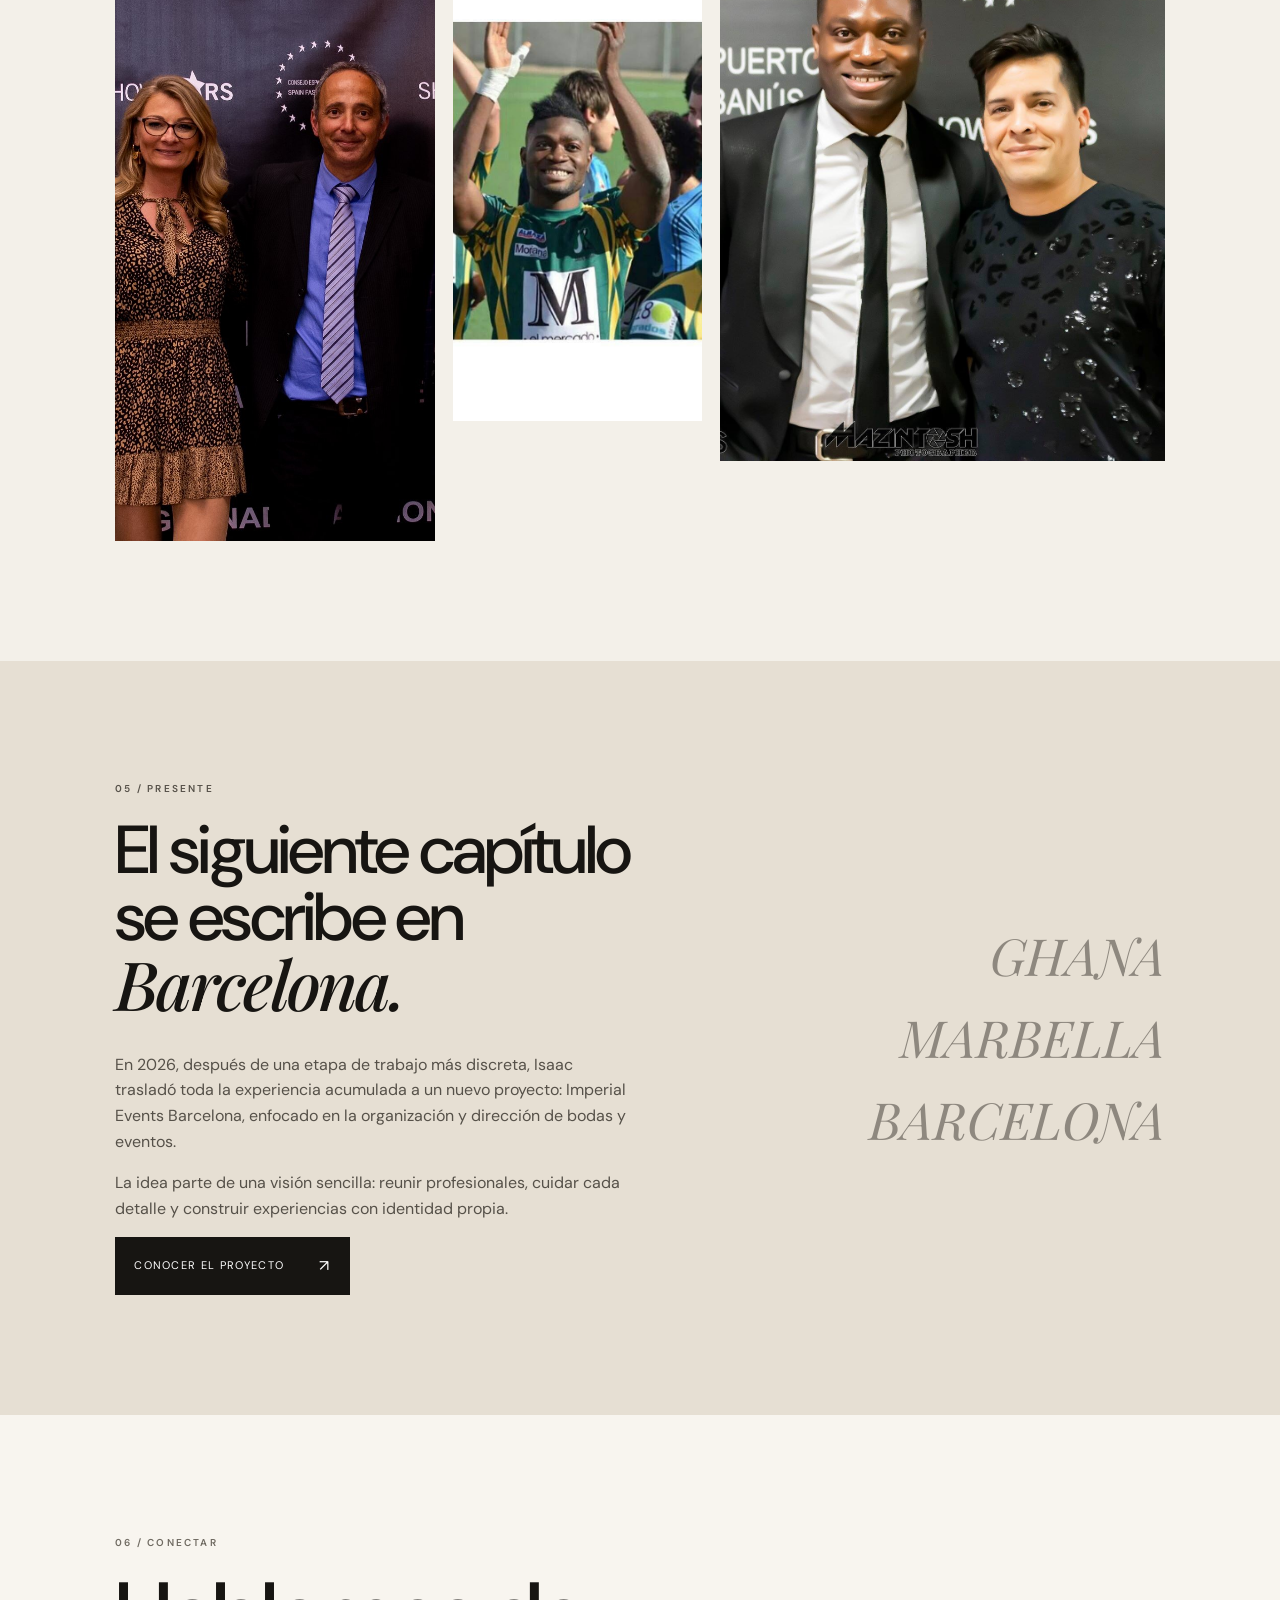
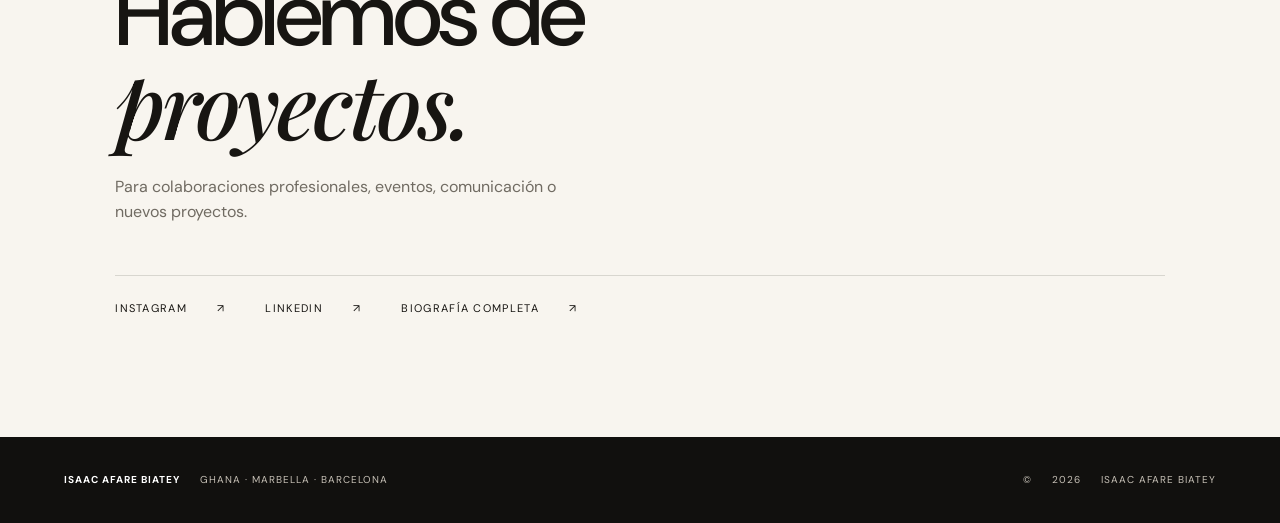
==== commit 9958c136: "Add files via upload" ====
--- a/index.html
+++ b/index.html
@@ -3,14 +3,15 @@
 <head>
   <meta charset="utf-8">
   <meta name="viewport" content="width=device-width, initial-scale=1">
-  <title>Isaac Afare Biatey | Emprendedor, creador de eventos y fundador</title>
-  <meta name="description" content="Página profesional de Isaac Afare Biatey: trayectoria entre Ghana, Marbella y Barcelona, gestión de talento, eventos y creación de Imperial Events Barcelona.">
+  <title>Isaac Afare Biatey | Empresario, creador de eventos y fundador</title>
+  <meta name="description" content="Página oficial de Isaac Afare Biatey: trayectoria profesional entre Ghana, Marbella y Barcelona, gestión de talento, entretenimiento y creación de eventos.">
   <meta name="author" content="Isaac Afare Biatey">
   <meta name="theme-color" content="#11100e">
   <meta property="og:title" content="Isaac Afare Biatey | Emprendedor y creador de eventos">
   <meta property="og:description" content="De Accra a Marbella y Barcelona: una trayectoria construida entre hostelería, talento, entretenimiento y eventos.">
   <meta property="og:type" content="profile">
-  <meta property="og:image" content="assets/images/isaac-hero.png">
+  <meta property="og:image" content="https://isaacafare.github.io/assets/images/isaac-hero.png">
+  <link rel="canonical" href="https://isaacafare.github.io/">
   <link rel="stylesheet" href="styles.css">
   <script type="application/ld+json">
   {
@@ -22,8 +23,10 @@
       "@type":"Person",
       "@id":"#isaac-afare-biatey",
       "name":"Isaac Afare Biatey",
-      "image":"assets/images/isaac-hero.png",
-      "description":"Emprendedor y creador de eventos con trayectoria profesional vinculada a Marbella y Barcelona.",
+      "image":"https://isaacafare.github.io/assets/images/isaac-hero.png",
+      "description":"Empresario y creador de eventos con una trayectoria profesional desarrollada entre Ghana, Marbella y Barcelona.",
+      "birthPlace":{"@type":"Place","name":"Accra, Ghana"},
+      "nationality":{"@type":"Country","name":"Spain"},
       "sameAs":[
         "https://es.linkedin.com/in/isaac-afare-biatey-a5a4b4178",
         "https://www.instagram.com/isaacafareofficial/",
@@ -50,7 +53,7 @@
       <div class="hero-copy reveal">
         <p class="eyebrow">GHANA · MARBELLA · BARCELONA</p>
         <h1>Isaac<br><em>Afare Biatey</em></h1>
-        <p class="hero-lead">Emprendedor, creador de eventos y gestor de proyectos. Una trayectoria construida entre personas, marcas, entretenimiento y experiencias.</p>
+        <p class="hero-lead">Empresario, creador de eventos y gestor de proyectos. Una trayectoria construida entre personas, talento, entretenimiento y experiencias.</p>
         <div class="hero-actions">
           <a class="button button-dark" href="biografia.html">Descubre mi historia <span>↗</span></a>
           <a class="text-link" href="#proyectos">Ver proyectos</a>
@@ -83,7 +86,7 @@
         <p class="eyebrow light">MARBELLA · 2016—2020</p>
         <h2>Marbella no fue solo un lugar. Fue una etapa que definió su forma de trabajar.</h2>
         <p>En 2016 llegó a Marbella desde Jaén. La hostelería, el modelaje, las relaciones públicas y el mundo del ocio le permitieron conocer de cerca cómo se construyen equipos, experiencias y conexiones profesionales.</p>
-        <p>Entre sus etapas estuvieron La Mafia Marbella, Buda Marbella y BYOU. Después creó MM Management y desarrolló MADNESS, su propio concepto de entretenimiento. Lemmon Marbella se convirtió en uno de los escenarios principales de esa etapa.</p>
+        <p>Entre sus etapas estuvieron La Mafia Marbella, Buda Marbella y BYOU. Después creó MM Management, proyecto de scouting y gestión de modelos, y desarrolló MADNESS, su propio concepto de entretenimiento. Lemmon Marbella se convirtió en uno de los escenarios principales de esa etapa.</p>
         <a class="button button-light" href="biografia.html#marbella">Explorar Marbella <span>↗</span></a>
       </div>
     </section>
@@ -126,10 +129,12 @@
         <div class="timeline-list">
           <div class="timeline-item"><span>1995</span><div><h3>Accra, Ghana</h3><p>Nacimiento y origen.</p></div></div>
           <div class="timeline-item"><span>2016</span><div><h3>Marbella</h3><p>Inicio de una nueva etapa profesional tras su llegada desde Jaén.</p></div></div>
-          <div class="timeline-item"><span>2017—18</span><div><h3>Buda Marbella · BYOU</h3><p>Dirección, imagen, gestión y contacto con talento.</p></div></div>
-          <div class="timeline-item"><span>2018—20</span><div><h3>MM Management · MADNESS · Lemmon</h3><p>Gestión de modelos, creación de eventos, relaciones públicas y dirección de eventos.</p></div></div>
-          <div class="timeline-item"><span>2020</span><div><h3>Cataluña</h3><p>Tras la irrupción de la COVID-19, se traslada a Cataluña en noviembre.</p></div></div>
-          <div class="timeline-item"><span>2026</span><div><h3>Imperial Events Barcelona</h3><p>Nuevo capítulo centrado en bodas, eventos y dirección de experiencias.</p></div></div>
+          <div class="timeline-item"><span>2017—18</span><div><h3>Buda Marbella</h3><p>Dirección en hostelería y consolidación de experiencia en ocio y relaciones públicas.</p></div></div>
+          <div class="timeline-item"><span>2018</span><div><h3>BYOU</h3><p>Dirección de imagen, modelaje y gestión de contactos.</p></div></div>
+          <div class="timeline-item"><span>2018—20</span><div><h3>MM Management</h3><p>Fundador y director general; scouting y gestión de modelos.</p></div></div>
+          <div class="timeline-item"><span>2018—20</span><div><h3>MADNESS · Lemmon Marbella</h3><p>Creación y promoción de eventos; dirección de Relaciones Públicas y Eventos en Lemmon Marbella.</p></div></div>
+          <div class="timeline-item"><span>2020</span><div><h3>Cataluña</h3><p>Tras el impacto de la COVID-19 en el ocio y los eventos, se traslada a Cataluña en noviembre.</p></div></div>
+          <div class="timeline-item"><span>2026</span><div><h3>Imperial Events Barcelona</h3><p>Fundación de una nueva etapa centrada en bodas, eventos y dirección de experiencias.</p></div></div>
         </div>
       </div>
     </section>
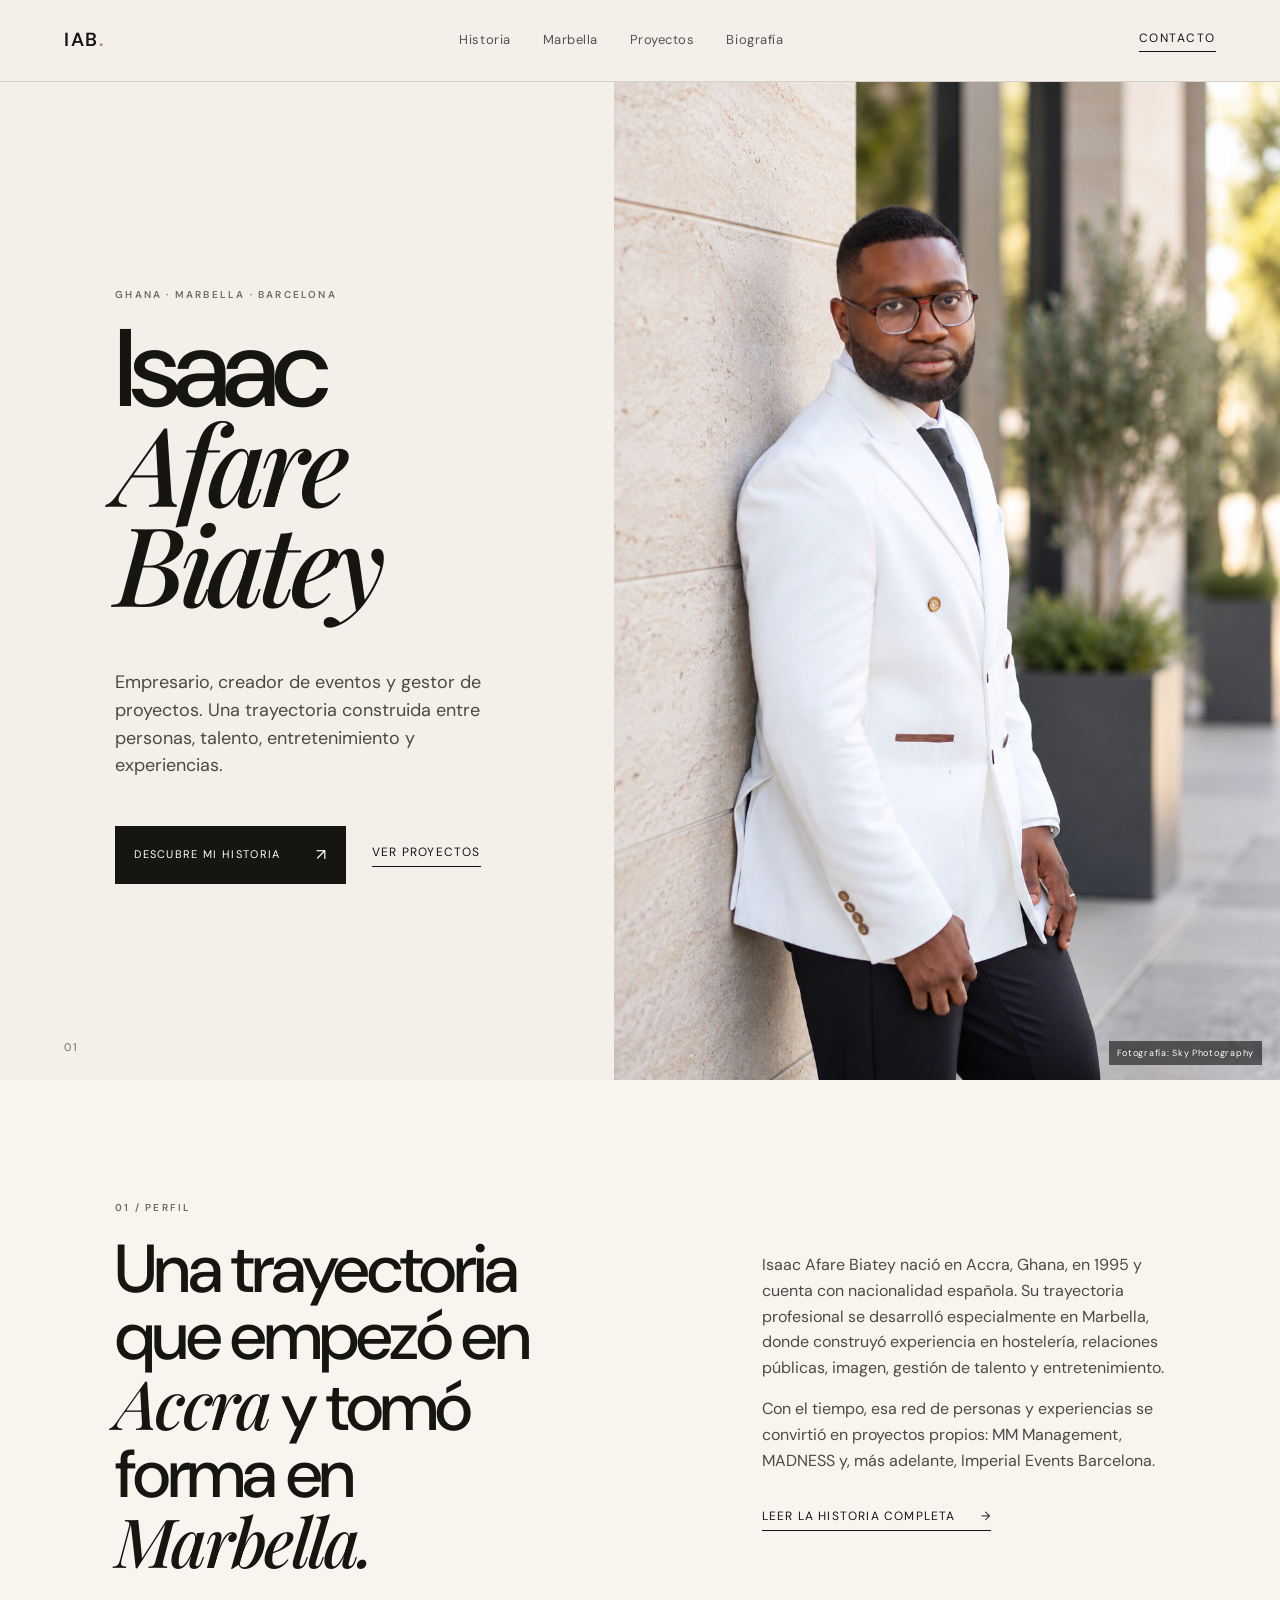
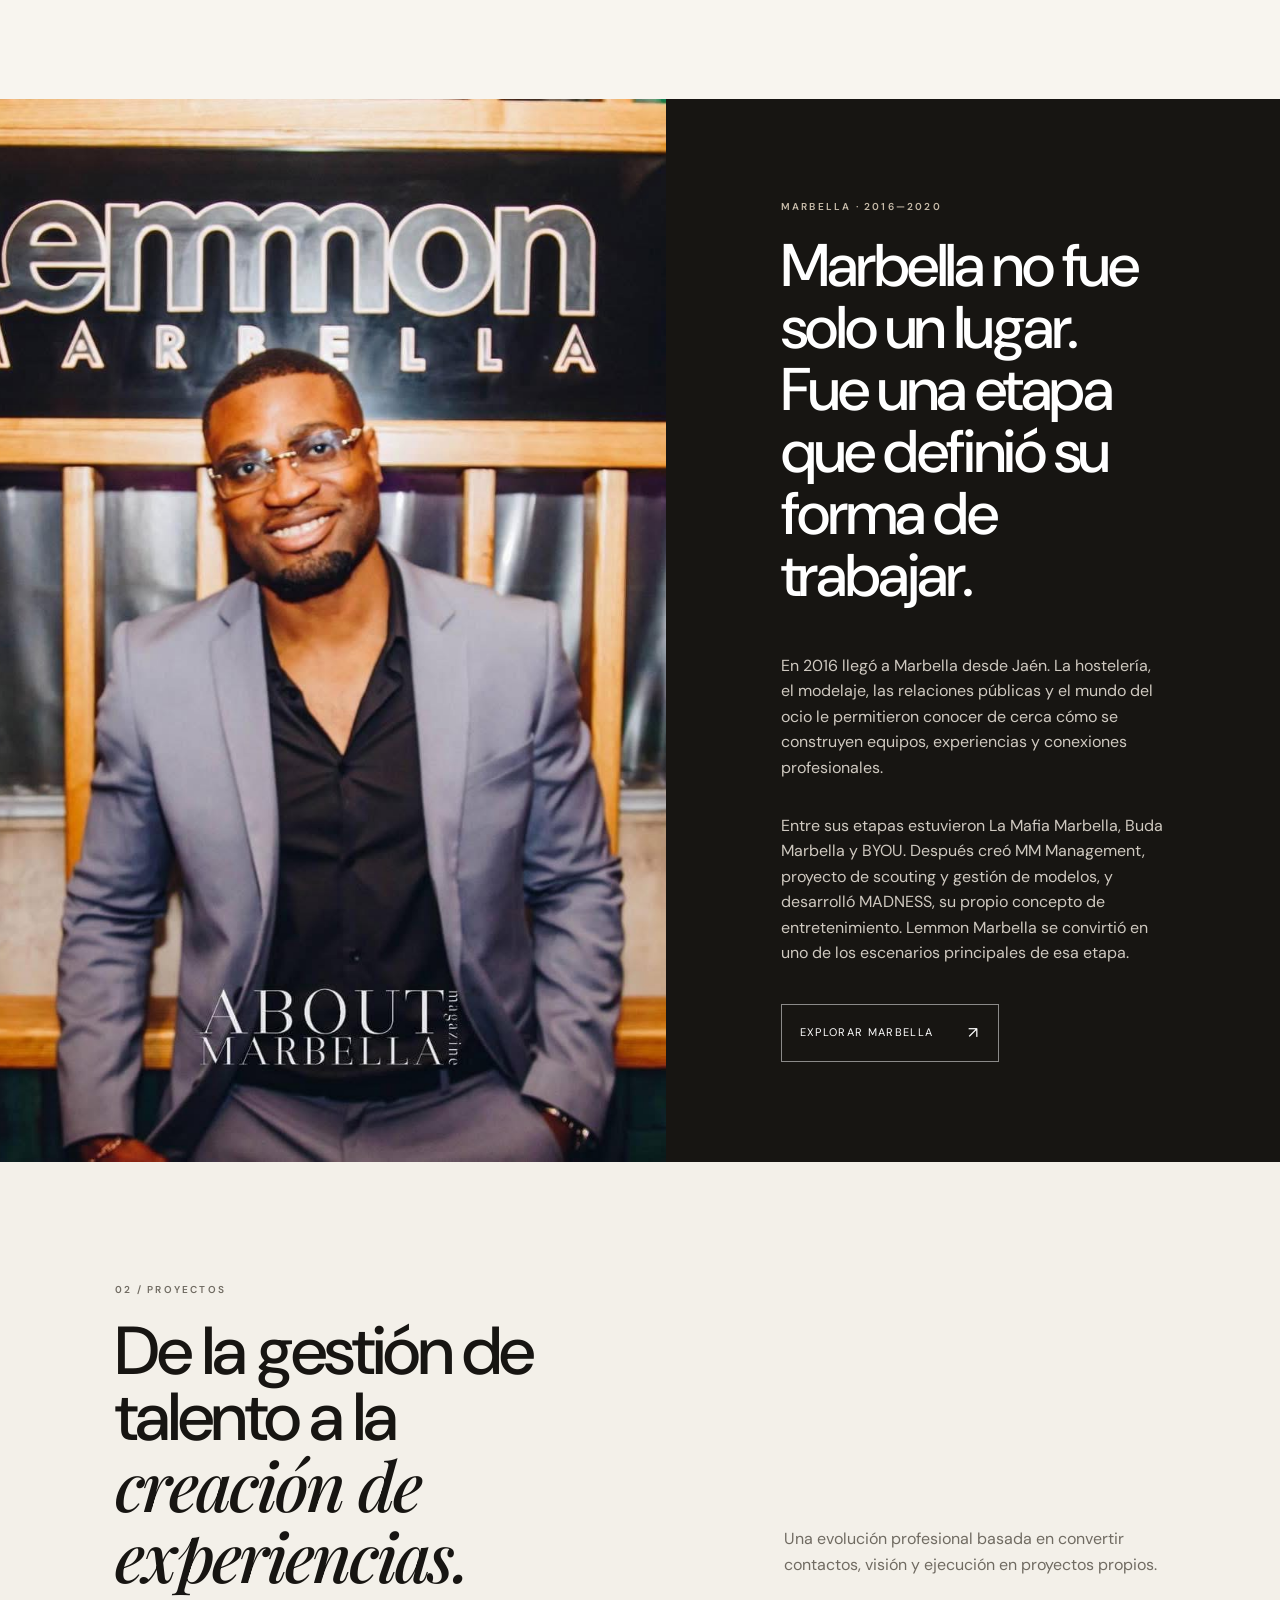
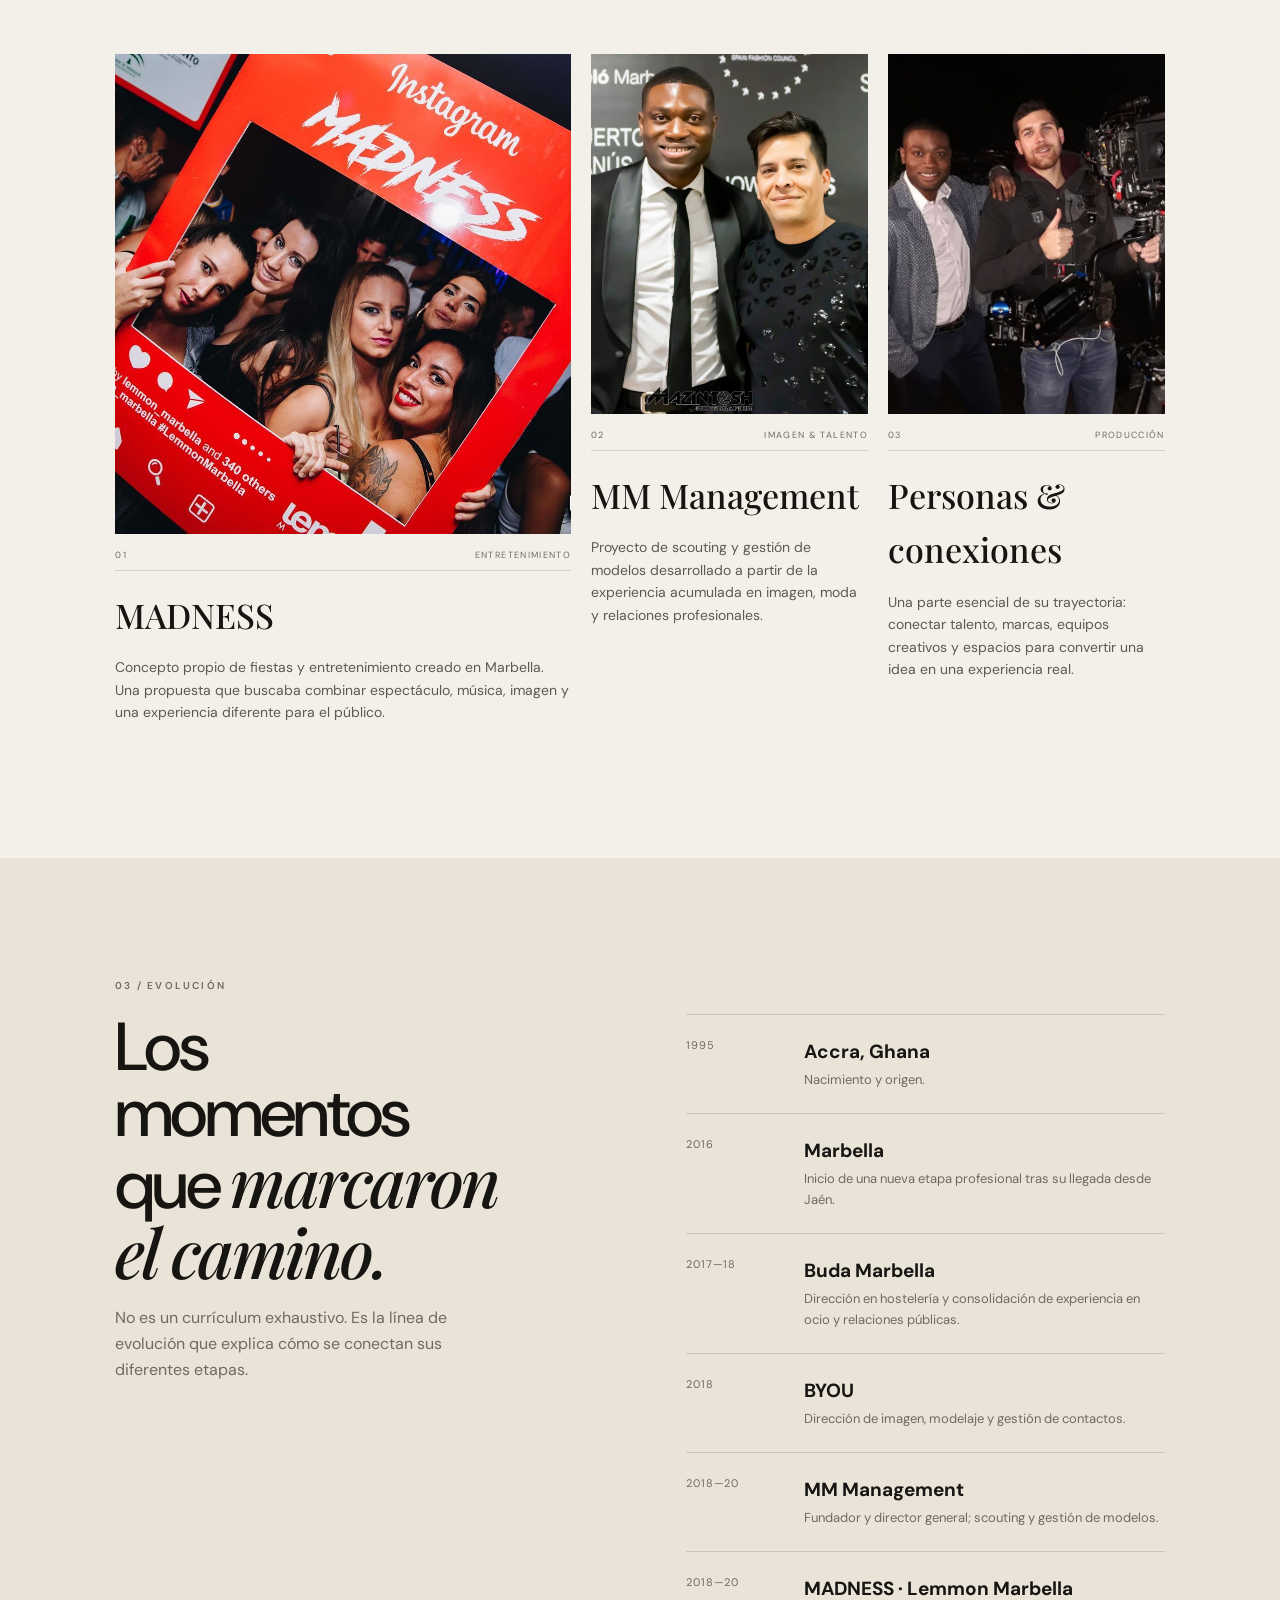
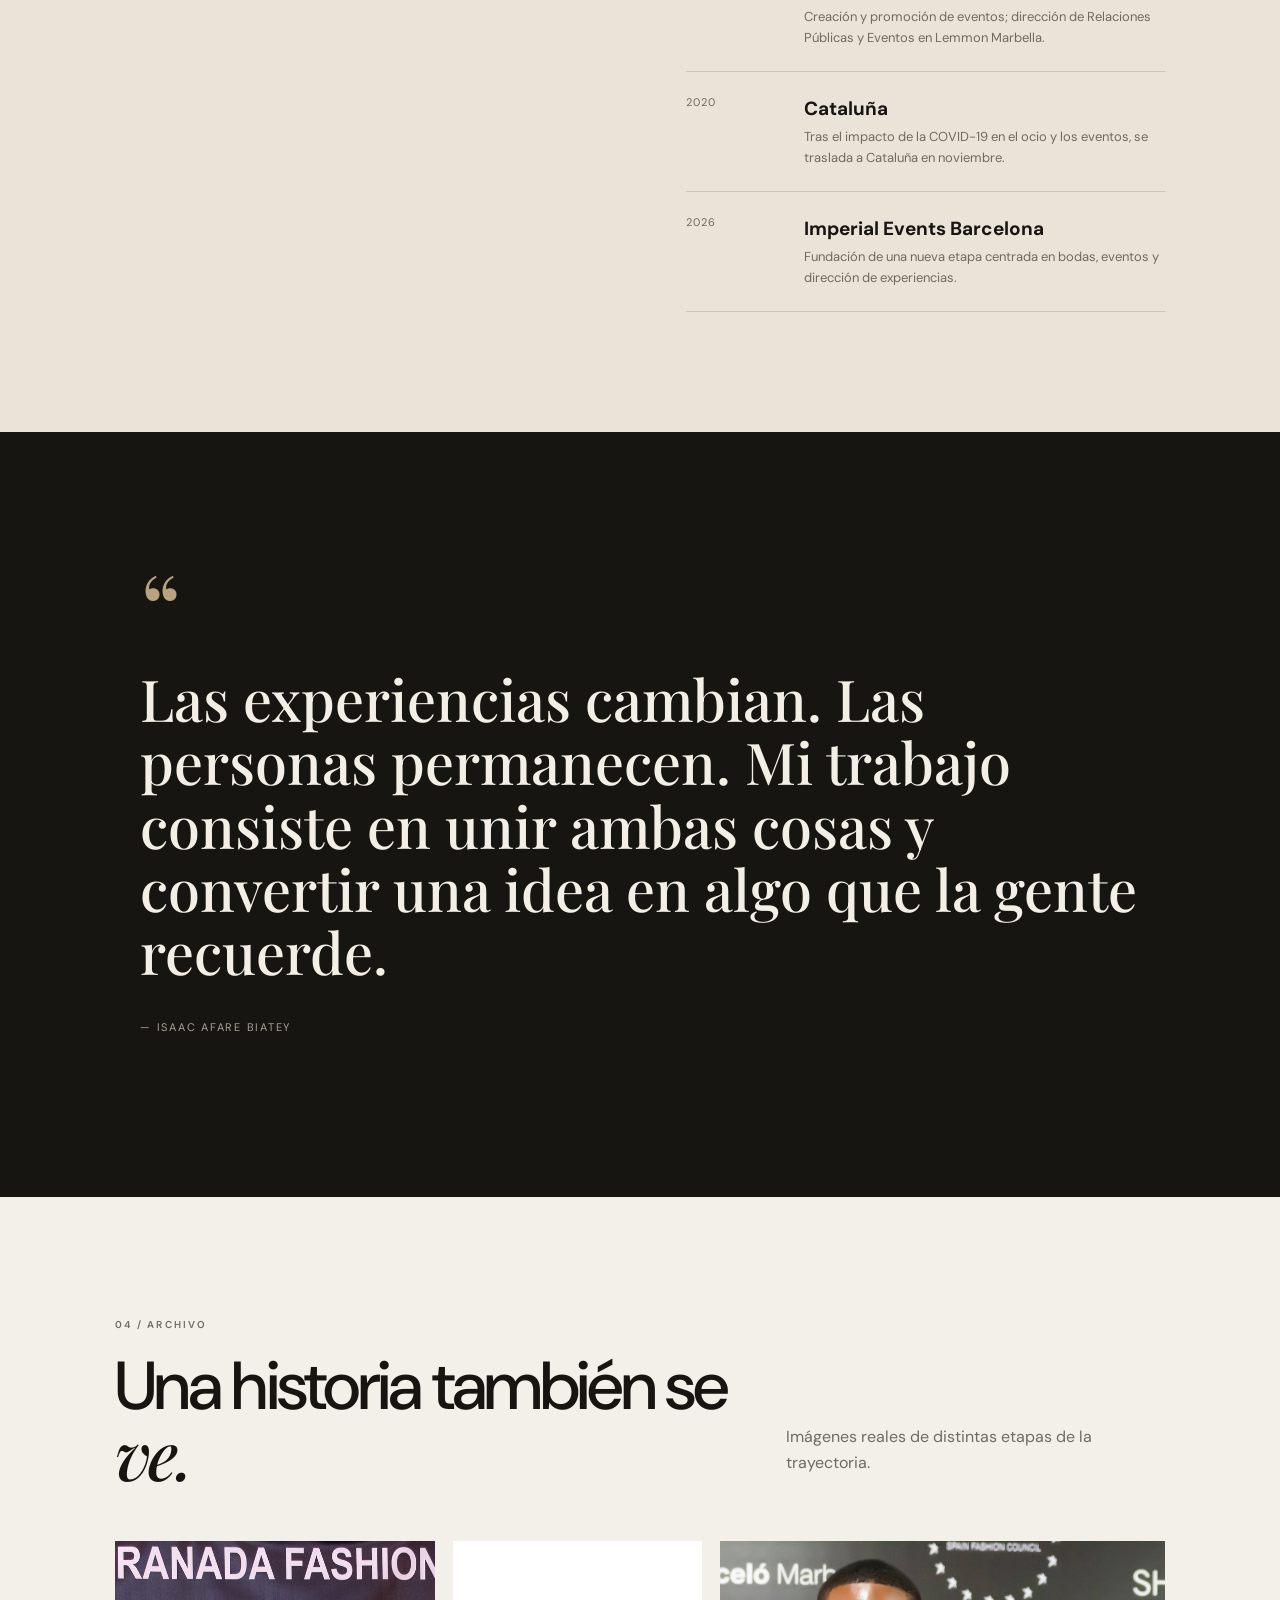
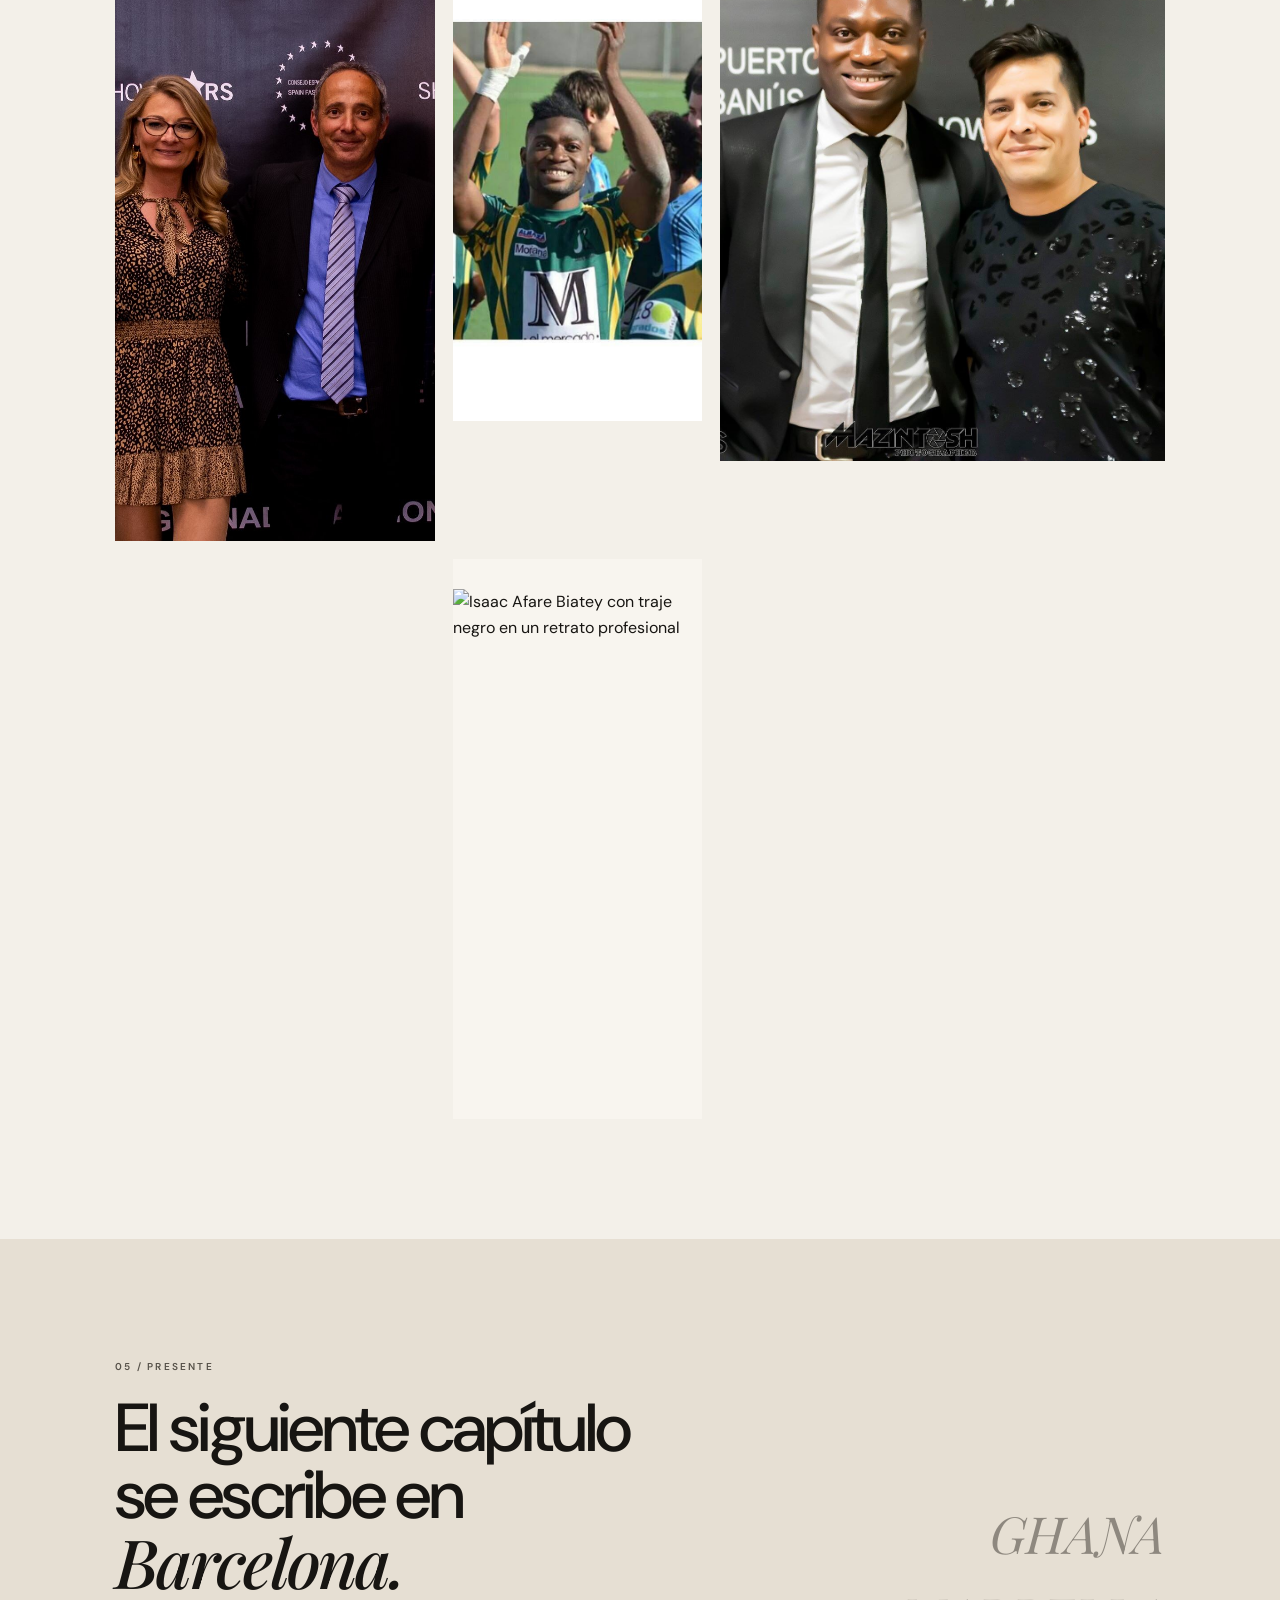
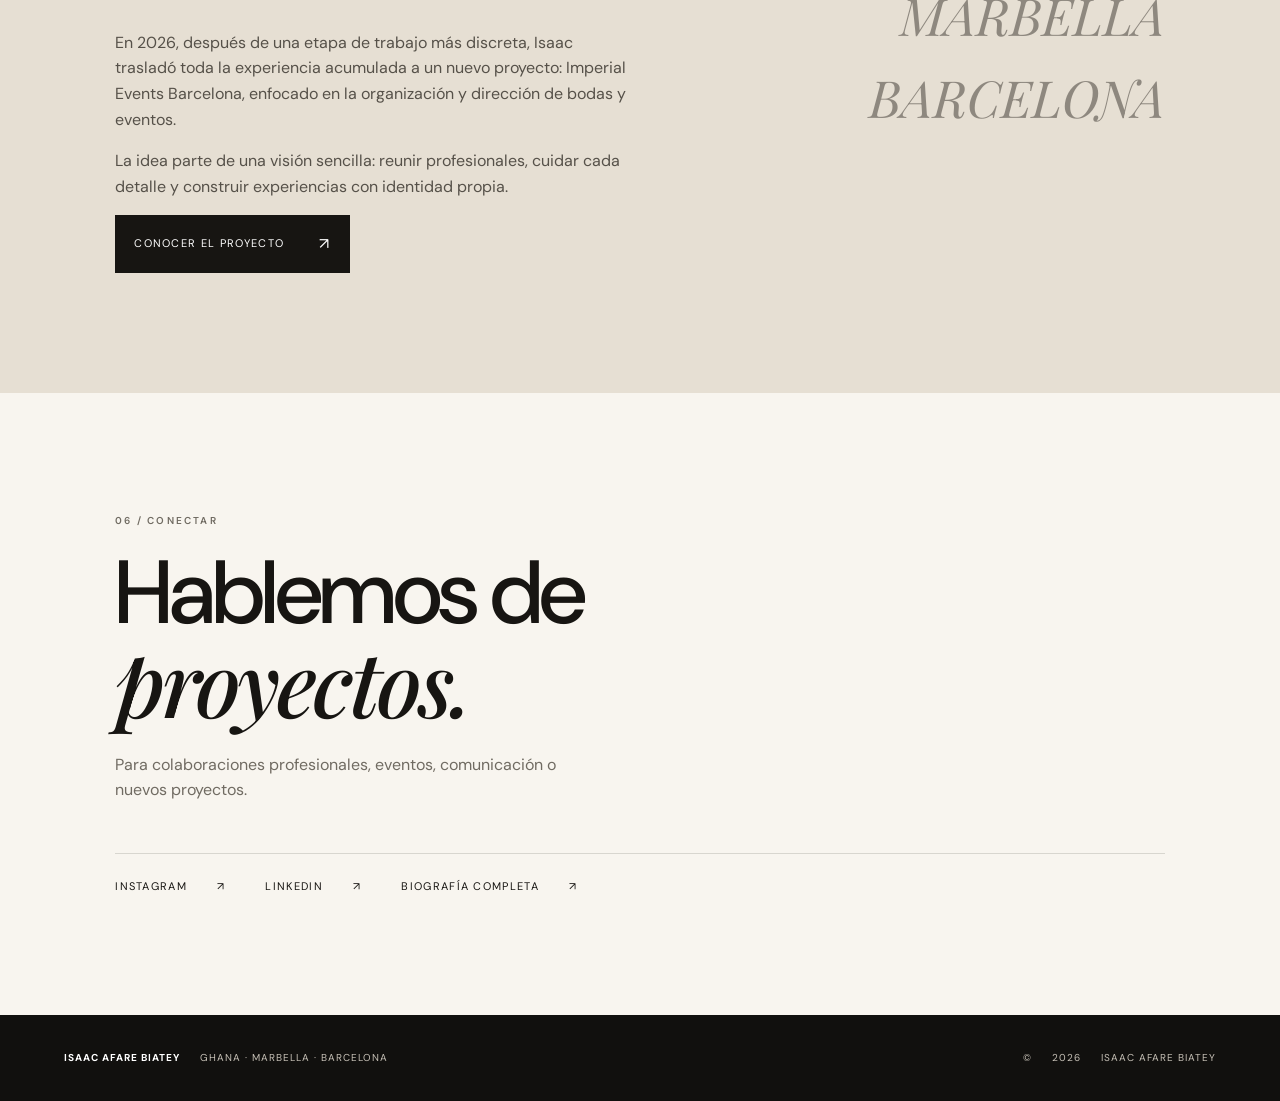
==== commit 78581aea: "Add files via upload" ====
--- a/index.html
+++ b/index.html
@@ -3,30 +3,41 @@
 <head>
   <meta charset="utf-8">
   <meta name="viewport" content="width=device-width, initial-scale=1">
-  <title>Isaac Afare Biatey | Empresario, creador de eventos y fundador</title>
-  <meta name="description" content="Página oficial de Isaac Afare Biatey: trayectoria profesional entre Ghana, Marbella y Barcelona, gestión de talento, entretenimiento y creación de eventos.">
+  <title>Isaac Afare Biatey | Empresario y creador de eventos</title>
+  <meta name="description" content="Página oficial de Isaac Afare Biatey, empresario y creador de eventos. Trayectoria profesional entre Ghana, Marbella y Barcelona. Fundador de MADNESS e Imperial Events Barcelona.">
   <meta name="author" content="Isaac Afare Biatey">
   <meta name="theme-color" content="#11100e">
-  <meta property="og:title" content="Isaac Afare Biatey | Emprendedor y creador de eventos">
-  <meta property="og:description" content="De Accra a Marbella y Barcelona: una trayectoria construida entre hostelería, talento, entretenimiento y eventos.">
+  <link rel="canonical" href="https://isaacafare.github.io/">
   <meta property="og:type" content="profile">
+  <meta property="og:site_name" content="Isaac Afare Biatey">
+  <meta property="og:title" content="Isaac Afare Biatey | Empresario y creador de eventos">
+  <meta property="og:description" content="Página oficial de Isaac Afare Biatey. Trayectoria entre Ghana, Marbella y Barcelona; MADNESS, MM Management e Imperial Events Barcelona.">
+  <meta property="og:url" content="https://isaacafare.github.io/">
   <meta property="og:image" content="https://isaacafare.github.io/assets/images/isaac-hero.png">
-  <link rel="canonical" href="https://isaacafare.github.io/">
+  <meta property="og:image:alt" content="Isaac Afare Biatey con traje blanco">
+  <meta name="twitter:card" content="summary_large_image">
+  <meta name="twitter:title" content="Isaac Afare Biatey | Empresario y creador de eventos">
+  <meta name="twitter:description" content="Página oficial de Isaac Afare Biatey, empresario y creador de eventos.">
+  <meta name="twitter:image" content="https://isaacafare.github.io/assets/images/isaac-hero.png">
   <link rel="stylesheet" href="styles.css">
   <script type="application/ld+json">
   {
     "@context":"https://schema.org",
     "@type":"ProfilePage",
-    "name":"Isaac Afare Biatey",
-    "description":"Perfil profesional de Isaac Afare Biatey.",
+    "@id":"https://isaacafare.github.io/#profile",
+    "url":"https://isaacafare.github.io/",
+    "name":"Isaac Afare Biatey | Empresario y creador de eventos",
+    "description":"Página oficial de Isaac Afare Biatey, empresario y creador de eventos. Trayectoria profesional entre Ghana, Marbella y Barcelona. Fundador de MADNESS e Imperial Events Barcelona.",
     "mainEntity":{
       "@type":"Person",
-      "@id":"#isaac-afare-biatey",
+      "@id":"https://isaacafare.github.io/#person",
       "name":"Isaac Afare Biatey",
+      "url":"https://isaacafare.github.io/",
       "image":"https://isaacafare.github.io/assets/images/isaac-hero.png",
+      "jobTitle":"Empresario y creador de eventos",
       "description":"Empresario y creador de eventos con una trayectoria profesional desarrollada entre Ghana, Marbella y Barcelona.",
       "birthPlace":{"@type":"Place","name":"Accra, Ghana"},
-      "nationality":{"@type":"Country","name":"Spain"},
+      "nationality":{"@type":"Country","name":"España"},
       "sameAs":[
         "https://es.linkedin.com/in/isaac-afare-biatey-a5a4b4178",
         "https://www.instagram.com/isaacafareofficial/",
@@ -36,6 +47,7 @@
   }
   </script>
 </head>
+
 <body>
   <header class="site-header">
     <a class="brand" href="index.html" aria-label="Isaac Afare Biatey, inicio">IAB<span>.</span></a>
@@ -154,6 +166,7 @@
         <figure class="gallery-item tall"><img src="assets/images/granada-fashion-week.jpeg" alt="Isaac Afare Biatey en Granada Fashion Week"></figure>
         <figure class="gallery-item"><img src="assets/images/rugby.jpeg" alt="Isaac Afare Biatey durante su etapa deportiva"></figure>
         <figure class="gallery-item wide"><img src="assets/images/puerto-banus-fashion-week.jpeg" alt="Isaac Afare Biatey en Puerto Banús Fashion Week"></figure>
+        <figure class="gallery-item professional-portrait"><img src="assets/images/isaac-professional-black-suit.jpeg" alt="Isaac Afare Biatey con traje negro en un retrato profesional"></figure>
       </div>
     </section>
 
--- a/styles.css
+++ b/styles.css
@@ -1,5 +1,5 @@
 @import url('https://fonts.googleapis.com/css2?family=DM+Sans:wght@400;500;600&family=Playfair+Display:ital,wght@0,500;0,600;1,500;1,600&display=swap');
 :root{--ink:#171512;--paper:#f3f0e9;--soft:#e7e1d6;--muted:#706b62;--line:rgba(23,21,18,.14);--white:#fff;--accent:#b28a4b}
-*{box-sizing:border-box}html{scroll-behavior:smooth}body{margin:0;background:var(--paper);color:var(--ink);font-family:'DM Sans',Arial,sans-serif;line-height:1.6}a{color:inherit;text-decoration:none}img{display:block;width:100%;height:100%;object-fit:cover}.site-header{height:82px;display:flex;align-items:center;justify-content:space-between;padding:0 5vw;border-bottom:1px solid var(--line);position:sticky;top:0;z-index:20;background:rgba(243,240,233,.92);backdrop-filter:blur(14px)}.brand{font-weight:600;letter-spacing:.08em;font-size:19px}.brand span{color:var(--accent)}nav{display:flex;gap:32px;font-size:13px;letter-spacing:.04em}nav a{opacity:.72;transition:.2s}nav a:hover,nav a.active{opacity:1}.nav-cta{font-size:12px;text-transform:uppercase;letter-spacing:.13em;border-bottom:1px solid var(--ink);padding-bottom:3px}.hero{min-height:calc(100vh - 82px);display:grid;grid-template-columns:48% 52%;position:relative}.hero-copy{padding:11vh 7vw 10vh 9vw;display:flex;flex-direction:column;justify-content:center}.eyebrow,.section-kicker{font-size:10px;letter-spacing:.22em;text-transform:uppercase;font-weight:600;color:var(--muted);margin:0 0 20px}.hero h1{font-size:clamp(62px,8.6vw,140px);line-height:.84;letter-spacing:-.06em;margin:0 0 34px;font-weight:500}.hero h1 em,.section h2 em,.section h2 span,.bio-hero h1 em{font-family:'Playfair Display',serif;font-weight:500;font-style:italic}.hero-lead{font-size:18px;max-width:520px;color:#4d4942;line-height:1.55}.hero-actions{display:flex;align-items:center;gap:26px;margin-top:28px}.button{display:inline-flex;align-items:center;justify-content:space-between;gap:35px;padding:15px 18px;font-size:11px;text-transform:uppercase;letter-spacing:.12em;border:1px solid transparent;transition:.25s}.button span{font-size:16px}.button-dark{background:var(--ink);color:var(--white)}.button-dark:hover{background:#2b2823;transform:translateY(-2px)}.button-light{background:transparent;border-color:rgba(255,255,255,.5);color:white}.button-light:hover{background:white;color:var(--ink)}.text-link,.arrow-link{font-size:12px;text-transform:uppercase;letter-spacing:.1em;border-bottom:1px solid currentColor;padding-bottom:4px}.arrow-link{display:inline-flex;gap:25px;margin-top:18px}.hero-photo{position:relative;min-height:720px;overflow:hidden;background:#d7d0c4}.hero-photo img{object-position:center 28%;filter:saturate(.92)}.photo-credit{position:absolute;right:18px;bottom:15px;background:rgba(0,0,0,.55);color:#fff;padding:5px 8px;font-size:9px;letter-spacing:.08em}.hero-mark{position:absolute;bottom:24px;left:5vw;font-size:11px;letter-spacing:.15em;color:var(--muted)}.section{padding:120px 9vw}.intro{background:#f8f5ef}.intro-grid{display:grid;grid-template-columns:1.1fr .9fr;gap:12vw}.section h2{font-size:clamp(38px,5.3vw,76px);line-height:.98;letter-spacing:-.04em;font-weight:500;margin:0}.intro-grid p{max-width:620px;color:#4e4942}.marbella-feature{display:grid;grid-template-columns:52% 48%;background:var(--ink);color:white}.feature-image{min-height:720px}.feature-copy{padding:100px 9vw;display:flex;flex-direction:column;justify-content:center}.feature-copy .eyebrow{color:#c7bba9}.feature-copy h2{font-size:clamp(40px,4.7vw,68px);line-height:1.03;letter-spacing:-.04em;font-weight:500;margin:0 0 30px}.feature-copy p{color:#cfc9c0;max-width:600px}.feature-copy .button{align-self:flex-start;margin-top:22px}.light{color:#d2c6b5}.projects{background:var(--paper)}.section-heading{display:grid;grid-template-columns:1.15fr .85fr;gap:12vw;align-items:end;margin-bottom:60px}.section-heading p,.gallery-head p{color:var(--muted);max-width:400px}.project-grid{display:grid;grid-template-columns:1.35fr .82fr .82fr;gap:20px}.project-card{min-width:0}.project-image{height:360px;background:var(--soft);overflow:hidden}.project-card-large .project-image{height:480px}.project-image img{transition:transform .7s}.project-card:hover img{transform:scale(1.035)}.project-meta{display:flex;justify-content:space-between;padding:14px 0 8px;border-bottom:1px solid var(--line);font-size:9px;letter-spacing:.15em;color:var(--muted)}.project-card h3{font-family:'Playfair Display',serif;font-size:34px;font-weight:500;margin:17px 0 5px}.project-card p{color:#5e5951;font-size:14px;max-width:520px}.timeline{background:#e9e3d8}.timeline-grid{display:grid;grid-template-columns:.9fr 1.1fr;gap:14vw}.muted{color:var(--muted);max-width:360px}.timeline-list{border-top:1px solid var(--line)}.timeline-item{display:grid;grid-template-columns:90px 1fr;gap:28px;padding:22px 0;border-bottom:1px solid var(--line)}.timeline-item>span{font-size:11px;letter-spacing:.08em;color:var(--muted)}.timeline-item h3{font-size:19px;margin:0 0 3px}.timeline-item p{margin:0;color:var(--muted);font-size:13px}.quote-section{background:#171512;color:#f4efe6;padding:150px 9vw}.quote-inner{max-width:1000px;margin:auto}.quote-mark{font-family:'Playfair Display',serif;font-size:100px;line-height:.5;margin:0 0 35px;color:#b9a27e}.quote-section blockquote{font-family:'Playfair Display',serif;font-size:clamp(34px,4.5vw,65px);line-height:1.1;margin:0;font-weight:500}.quote-author{margin-top:35px;color:#a9a297;font-size:11px;letter-spacing:.16em;text-transform:uppercase}.gallery-head{display:flex;justify-content:space-between;align-items:end;margin-bottom:50px}.gallery-grid{display:grid;grid-template-columns:.9fr .7fr 1.25fr;gap:18px;align-items:stretch}.gallery-item{height:480px;margin:0;overflow:hidden}.gallery-item.tall{height:600px}.gallery-item.wide{height:520px}.gallery-item img{transition:transform .6s}.gallery-item:hover img{transform:scale(1.03)}.current{display:grid;grid-template-columns:1.15fr .85fr;gap:12vw;background:#e6dfd3}.current-copy h2{max-width:780px;margin-bottom:30px}.current-copy p{max-width:650px;color:#565149}.current-side{display:flex;flex-direction:column;justify-content:center;align-items:flex-end;font-size:clamp(28px,4vw,60px);font-family:'Playfair Display',serif;font-style:italic;color:#8e887f}.contact{background:#f8f5ef}.contact h2{font-size:clamp(50px,7vw,100px);max-width:800px;margin-bottom:20px}.contact>p{color:var(--muted);max-width:480px}.contact-links{display:flex;gap:40px;margin-top:50px;border-top:1px solid var(--line);padding-top:24px}.contact-links a{font-size:11px;letter-spacing:.12em;text-transform:uppercase;display:flex;gap:30px}.footer{padding:35px 5vw;display:flex;justify-content:space-between;gap:20px;background:#11100e;color:#c7c1b7;font-size:10px;letter-spacing:.1em;text-transform:uppercase}.footer div{display:flex;gap:20px}.footer strong{color:white}.bio-hero{display:grid;grid-template-columns:1fr .6fr;gap:10vw;align-items:end;padding-top:100px;padding-bottom:80px}.bio-hero h1{font-size:clamp(55px,8vw,120px);line-height:.9;letter-spacing:-.06em;font-weight:500;margin:0 0 30px}.bio-hero img{height:650px}.bio-content{display:grid;grid-template-columns:180px 1fr;gap:9vw;padding-top:40px}.bio-sidebar{position:sticky;top:130px;height:max-content;display:grid;grid-template-columns:40px 1fr;gap:6px 12px;font-size:9px;letter-spacing:.12em;color:var(--muted);text-transform:uppercase}.bio-text{max-width:850px}.bio-text section{padding:85px 0;border-top:1px solid var(--line)}.bio-text section:first-child{border-top:0;padding-top:0}.bio-text h2{font-size:clamp(35px,4.6vw,65px);line-height:1;letter-spacing:-.04em;font-weight:500;margin:0 0 25px}.bio-text p:not(.eyebrow):not(.caption){font-size:17px;line-height:1.75;color:#504b43;max-width:760px}.bio-image{height:620px;margin-top:35px}.caption{font-size:9px!important;text-transform:uppercase;letter-spacing:.15em;color:var(--muted)!important;margin-top:8px}.bio-end{padding:20px 0 80px}
-@media(max-width:900px){nav{display:none}.site-header{height:68px}.hero,.marbella-feature,.bio-hero,.bio-content,.current{grid-template-columns:1fr}.hero-photo{min-height:72vh;order:-1}.hero-copy{padding:70px 7vw 85px}.hero-mark{display:none}.intro-grid,.section-heading,.timeline-grid{grid-template-columns:1fr;gap:45px}.section{padding:85px 7vw}.feature-image{min-height:65vh}.feature-copy{padding:75px 7vw}.project-grid{grid-template-columns:1fr}.project-card-large .project-image,.project-image{height:450px}.gallery-head{display:block}.gallery-grid{grid-template-columns:1fr 1fr}.gallery-item.tall,.gallery-item,.gallery-item.wide{height:430px}.gallery-item.wide{grid-column:1/-1}.quote-section{padding:100px 7vw}.current-side{align-items:flex-start;border-top:1px solid var(--line);padding-top:30px}.contact-links{flex-direction:column;gap:22px}.footer{flex-direction:column}.bio-hero{padding-top:70px}.bio-hero img{height:600px}.bio-sidebar{display:none}.bio-content{padding-top:0}.bio-text p:not(.eyebrow):not(.caption){font-size:16px}}
-@media(max-width:560px){.hero h1{font-size:60px}.hero-photo{min-height:62vh}.project-card-large .project-image,.project-image{height:360px}.gallery-grid{grid-template-columns:1fr}.gallery-item.tall,.gallery-item,.gallery-item.wide{height:430px;grid-column:auto}.bio-hero img{height:520px}.footer div{flex-direction:column;gap:5px}.nav-cta{display:none}}
+*{box-sizing:border-box}html{scroll-behavior:smooth}body{margin:0;background:var(--paper);color:var(--ink);font-family:'DM Sans',Arial,sans-serif;line-height:1.6}a{color:inherit;text-decoration:none}img{display:block;width:100%;height:100%;object-fit:cover}.site-header{height:82px;display:flex;align-items:center;justify-content:space-between;padding:0 5vw;border-bottom:1px solid var(--line);position:sticky;top:0;z-index:20;background:rgba(243,240,233,.92);backdrop-filter:blur(14px)}.brand{font-weight:600;letter-spacing:.08em;font-size:19px}.brand span{color:var(--accent)}nav{display:flex;gap:32px;font-size:13px;letter-spacing:.04em}nav a{opacity:.72;transition:.2s}nav a:hover,nav a.active{opacity:1}.nav-cta{font-size:12px;text-transform:uppercase;letter-spacing:.13em;border-bottom:1px solid var(--ink);padding-bottom:3px}.hero{min-height:calc(100vh - 82px);display:grid;grid-template-columns:48% 52%;position:relative}.hero-copy{padding:11vh 7vw 10vh 9vw;display:flex;flex-direction:column;justify-content:center}.eyebrow,.section-kicker{font-size:10px;letter-spacing:.22em;text-transform:uppercase;font-weight:600;color:var(--muted);margin:0 0 20px}.hero h1{font-size:clamp(62px,8.6vw,140px);line-height:.84;letter-spacing:-.06em;margin:0 0 34px;font-weight:500}.hero h1 em,.section h2 em,.section h2 span,.bio-hero h1 em{font-family:'Playfair Display',serif;font-weight:500;font-style:italic}.hero-lead{font-size:18px;max-width:520px;color:#4d4942;line-height:1.55}.hero-actions{display:flex;align-items:center;gap:26px;margin-top:28px}.button{display:inline-flex;align-items:center;justify-content:space-between;gap:35px;padding:15px 18px;font-size:11px;text-transform:uppercase;letter-spacing:.12em;border:1px solid transparent;transition:.25s}.button span{font-size:16px}.button-dark{background:var(--ink);color:var(--white)}.button-dark:hover{background:#2b2823;transform:translateY(-2px)}.button-light{background:transparent;border-color:rgba(255,255,255,.5);color:white}.button-light:hover{background:white;color:var(--ink)}.text-link,.arrow-link{font-size:12px;text-transform:uppercase;letter-spacing:.1em;border-bottom:1px solid currentColor;padding-bottom:4px}.arrow-link{display:inline-flex;gap:25px;margin-top:18px}.hero-photo{position:relative;min-height:720px;overflow:hidden;background:#d7d0c4}.hero-photo img{object-position:center 28%;filter:saturate(.92)}.photo-credit{position:absolute;right:18px;bottom:15px;background:rgba(0,0,0,.55);color:#fff;padding:5px 8px;font-size:9px;letter-spacing:.08em}.hero-mark{position:absolute;bottom:24px;left:5vw;font-size:11px;letter-spacing:.15em;color:var(--muted)}.section{padding:120px 9vw}.intro{background:#f8f5ef}.intro-grid{display:grid;grid-template-columns:1.1fr .9fr;gap:12vw}.section h2{font-size:clamp(38px,5.3vw,76px);line-height:.98;letter-spacing:-.04em;font-weight:500;margin:0}.intro-grid p{max-width:620px;color:#4e4942}.marbella-feature{display:grid;grid-template-columns:52% 48%;background:var(--ink);color:white}.feature-image{min-height:720px}.feature-copy{padding:100px 9vw;display:flex;flex-direction:column;justify-content:center}.feature-copy .eyebrow{color:#c7bba9}.feature-copy h2{font-size:clamp(40px,4.7vw,68px);line-height:1.03;letter-spacing:-.04em;font-weight:500;margin:0 0 30px}.feature-copy p{color:#cfc9c0;max-width:600px}.feature-copy .button{align-self:flex-start;margin-top:22px}.light{color:#d2c6b5}.projects{background:var(--paper)}.section-heading{display:grid;grid-template-columns:1.15fr .85fr;gap:12vw;align-items:end;margin-bottom:60px}.section-heading p,.gallery-head p{color:var(--muted);max-width:400px}.project-grid{display:grid;grid-template-columns:1.35fr .82fr .82fr;gap:20px}.project-card{min-width:0}.project-image{height:360px;background:var(--soft);overflow:hidden}.project-card-large .project-image{height:480px}.project-image img{transition:transform .7s}.project-card:hover img{transform:scale(1.035)}.project-meta{display:flex;justify-content:space-between;padding:14px 0 8px;border-bottom:1px solid var(--line);font-size:9px;letter-spacing:.15em;color:var(--muted)}.project-card h3{font-family:'Playfair Display',serif;font-size:34px;font-weight:500;margin:17px 0 5px}.project-card p{color:#5e5951;font-size:14px;max-width:520px}.timeline{background:#e9e3d8}.timeline-grid{display:grid;grid-template-columns:.9fr 1.1fr;gap:14vw}.muted{color:var(--muted);max-width:360px}.timeline-list{border-top:1px solid var(--line)}.timeline-item{display:grid;grid-template-columns:90px 1fr;gap:28px;padding:22px 0;border-bottom:1px solid var(--line)}.timeline-item>span{font-size:11px;letter-spacing:.08em;color:var(--muted)}.timeline-item h3{font-size:19px;margin:0 0 3px}.timeline-item p{margin:0;color:var(--muted);font-size:13px}.quote-section{background:#171512;color:#f4efe6;padding:150px 9vw}.quote-inner{max-width:1000px;margin:auto}.quote-mark{font-family:'Playfair Display',serif;font-size:100px;line-height:.5;margin:0 0 35px;color:#b9a27e}.quote-section blockquote{font-family:'Playfair Display',serif;font-size:clamp(34px,4.5vw,65px);line-height:1.1;margin:0;font-weight:500}.quote-author{margin-top:35px;color:#a9a297;font-size:11px;letter-spacing:.16em;text-transform:uppercase}.gallery-head{display:flex;justify-content:space-between;align-items:end;margin-bottom:50px}.gallery-grid{display:grid;grid-template-columns:.9fr .7fr 1.25fr;gap:18px;align-items:stretch}.gallery-item{height:480px;margin:0;overflow:hidden}.gallery-item.tall{height:600px}.gallery-item.wide{height:520px}.gallery-item img{transition:transform .6s}.gallery-item:hover img{transform:scale(1.03)}.current{display:grid;grid-template-columns:1.15fr .85fr;gap:12vw;background:#e6dfd3}.current-copy h2{max-width:780px;margin-bottom:30px}.current-copy p{max-width:650px;color:#565149}.current-side{display:flex;flex-direction:column;justify-content:center;align-items:flex-end;font-size:clamp(28px,4vw,60px);font-family:'Playfair Display',serif;font-style:italic;color:#8e887f}.contact{background:#f8f5ef}.contact h2{font-size:clamp(50px,7vw,100px);max-width:800px;margin-bottom:20px}.contact>p{color:var(--muted);max-width:480px}.contact-links{display:flex;gap:40px;margin-top:50px;border-top:1px solid var(--line);padding-top:24px}.contact-links a{font-size:11px;letter-spacing:.12em;text-transform:uppercase;display:flex;gap:30px}.footer{padding:35px 5vw;display:flex;justify-content:space-between;gap:20px;background:#11100e;color:#c7c1b7;font-size:10px;letter-spacing:.1em;text-transform:uppercase}.footer div{display:flex;gap:20px}.footer strong{color:white}.professional-portrait{padding-top:30px;padding-bottom:90px;background:#f8f5ef}.professional-portrait-grid{display:grid;grid-template-columns:.8fr .9fr;gap:12vw;align-items:center}.professional-portrait h2{font-size:clamp(38px,5vw,72px);line-height:.98;letter-spacing:-.04em;font-weight:500;margin:0 0 25px}.portrait-note{max-width:520px;color:#565149;font-size:16px}.professional-portrait figure{margin:0}.professional-portrait figure img{height:720px;object-position:center 35%}.professional-portrait figcaption{margin-top:10px}.gallery-item.professional-portrait{grid-column:2;height:560px}.gallery-item.professional-portrait img{object-position:center 35%}..bio-hero{display:grid;grid-template-columns:1fr .6fr;gap:10vw;align-items:end;padding-top:100px;padding-bottom:80px}.bio-hero h1{font-size:clamp(55px,8vw,120px);line-height:.9;letter-spacing:-.06em;font-weight:500;margin:0 0 30px}.bio-hero img{height:650px}.bio-content{display:grid;grid-template-columns:180px 1fr;gap:9vw;padding-top:40px}.bio-sidebar{position:sticky;top:130px;height:max-content;display:grid;grid-template-columns:40px 1fr;gap:6px 12px;font-size:9px;letter-spacing:.12em;color:var(--muted);text-transform:uppercase}.bio-text{max-width:850px}.bio-text section{padding:85px 0;border-top:1px solid var(--line)}.bio-text section:first-child{border-top:0;padding-top:0}.bio-text h2{font-size:clamp(35px,4.6vw,65px);line-height:1;letter-spacing:-.04em;font-weight:500;margin:0 0 25px}.bio-text p:not(.eyebrow):not(.caption){font-size:17px;line-height:1.75;color:#504b43;max-width:760px}.bio-image{height:620px;margin-top:35px}.caption{font-size:9px!important;text-transform:uppercase;letter-spacing:.15em;color:var(--muted)!important;margin-top:8px}.bio-end{padding:20px 0 80px}
+@media(max-width:900px){nav{display:none}.site-header{height:68px}.hero,.marbella-feature,.bio-hero,.bio-content,.current{grid-template-columns:1fr}.hero-photo{min-height:72vh;order:-1}.hero-copy{padding:70px 7vw 85px}.hero-mark{display:none}.intro-grid,.section-heading,.timeline-grid{grid-template-columns:1fr;gap:45px}.section{padding:85px 7vw}.feature-image{min-height:65vh}.feature-copy{padding:75px 7vw}.project-grid{grid-template-columns:1fr}.project-card-large .project-image,.project-image{height:450px}.gallery-head{display:block}.gallery-grid{grid-template-columns:1fr 1fr}.gallery-item.tall,.gallery-item,.gallery-item.wide{height:430px}.gallery-item.wide{grid-column:1/-1}.quote-section{padding:100px 7vw}.current-side{align-items:flex-start;border-top:1px solid var(--line);padding-top:30px}.contact-links{flex-direction:column;gap:22px}.footer{flex-direction:column}.professional-portrait{padding-top:30px;padding-bottom:90px;background:#f8f5ef}.professional-portrait-grid{display:grid;grid-template-columns:.8fr .9fr;gap:12vw;align-items:center}.professional-portrait h2{font-size:clamp(38px,5vw,72px);line-height:.98;letter-spacing:-.04em;font-weight:500;margin:0 0 25px}.portrait-note{max-width:520px;color:#565149;font-size:16px}.professional-portrait figure{margin:0}.professional-portrait figure img{height:720px;object-position:center 35%}.professional-portrait figcaption{margin-top:10px}.gallery-item.professional-portrait{grid-column:2;height:560px}.gallery-item.professional-portrait img{object-position:center 35%}..professional-portrait-grid{grid-template-columns:1fr;gap:45px}.professional-portrait figure img{height:650px}.gallery-item.professional-portrait{grid-column:1/-1;height:520px}.bio-hero{padding-top:70px}.bio-hero img{height:600px}.bio-sidebar{display:none}.bio-content{padding-top:0}.bio-text p:not(.eyebrow):not(.caption){font-size:16px}}
+@media(max-width:560px){.hero h1{font-size:60px}.hero-photo{min-height:62vh}.project-card-large .project-image,.project-image{height:360px}.gallery-grid{grid-template-columns:1fr}.gallery-item.tall,.gallery-item,.gallery-item.wide{height:430px;grid-column:auto}.bio-hero img{height:520px}.professional-portrait figure img{height:520px}.gallery-item.professional-portrait{height:430px}.footer div{flex-direction:column;gap:5px}.nav-cta{display:none}}
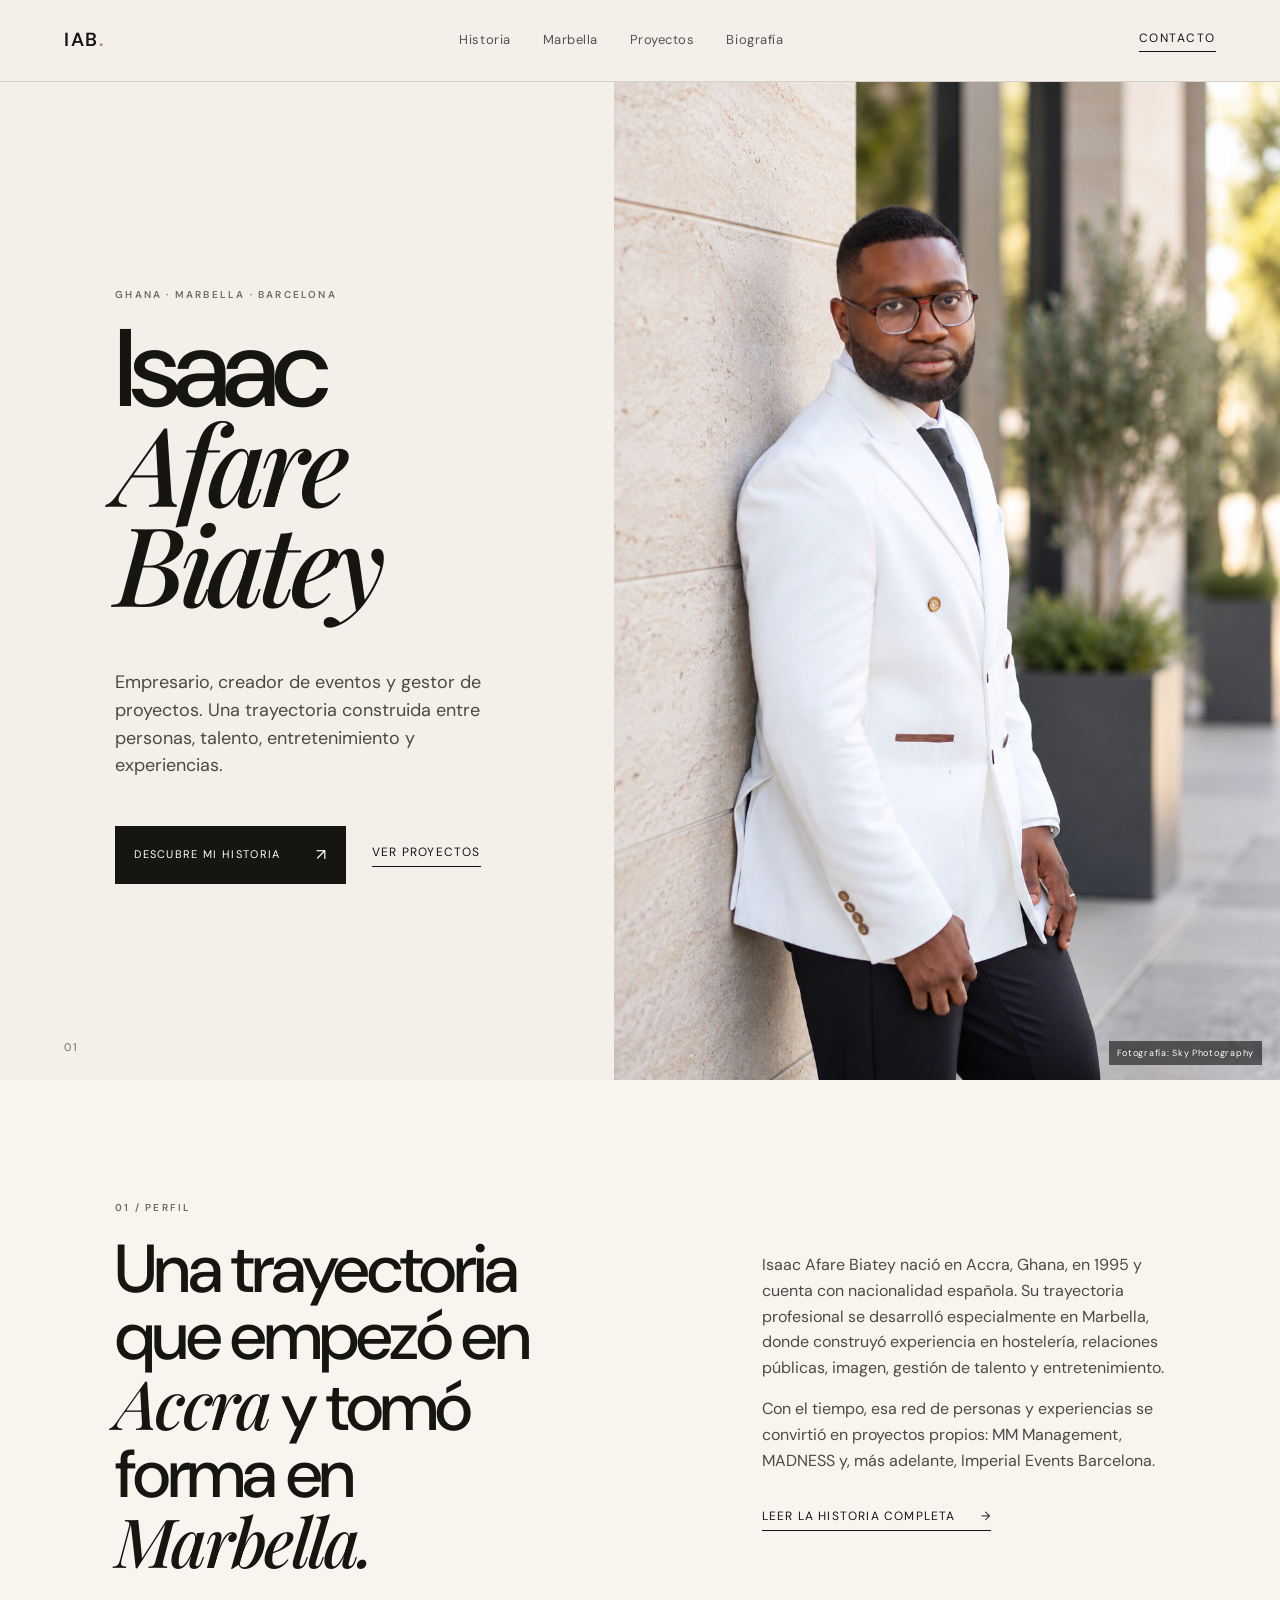
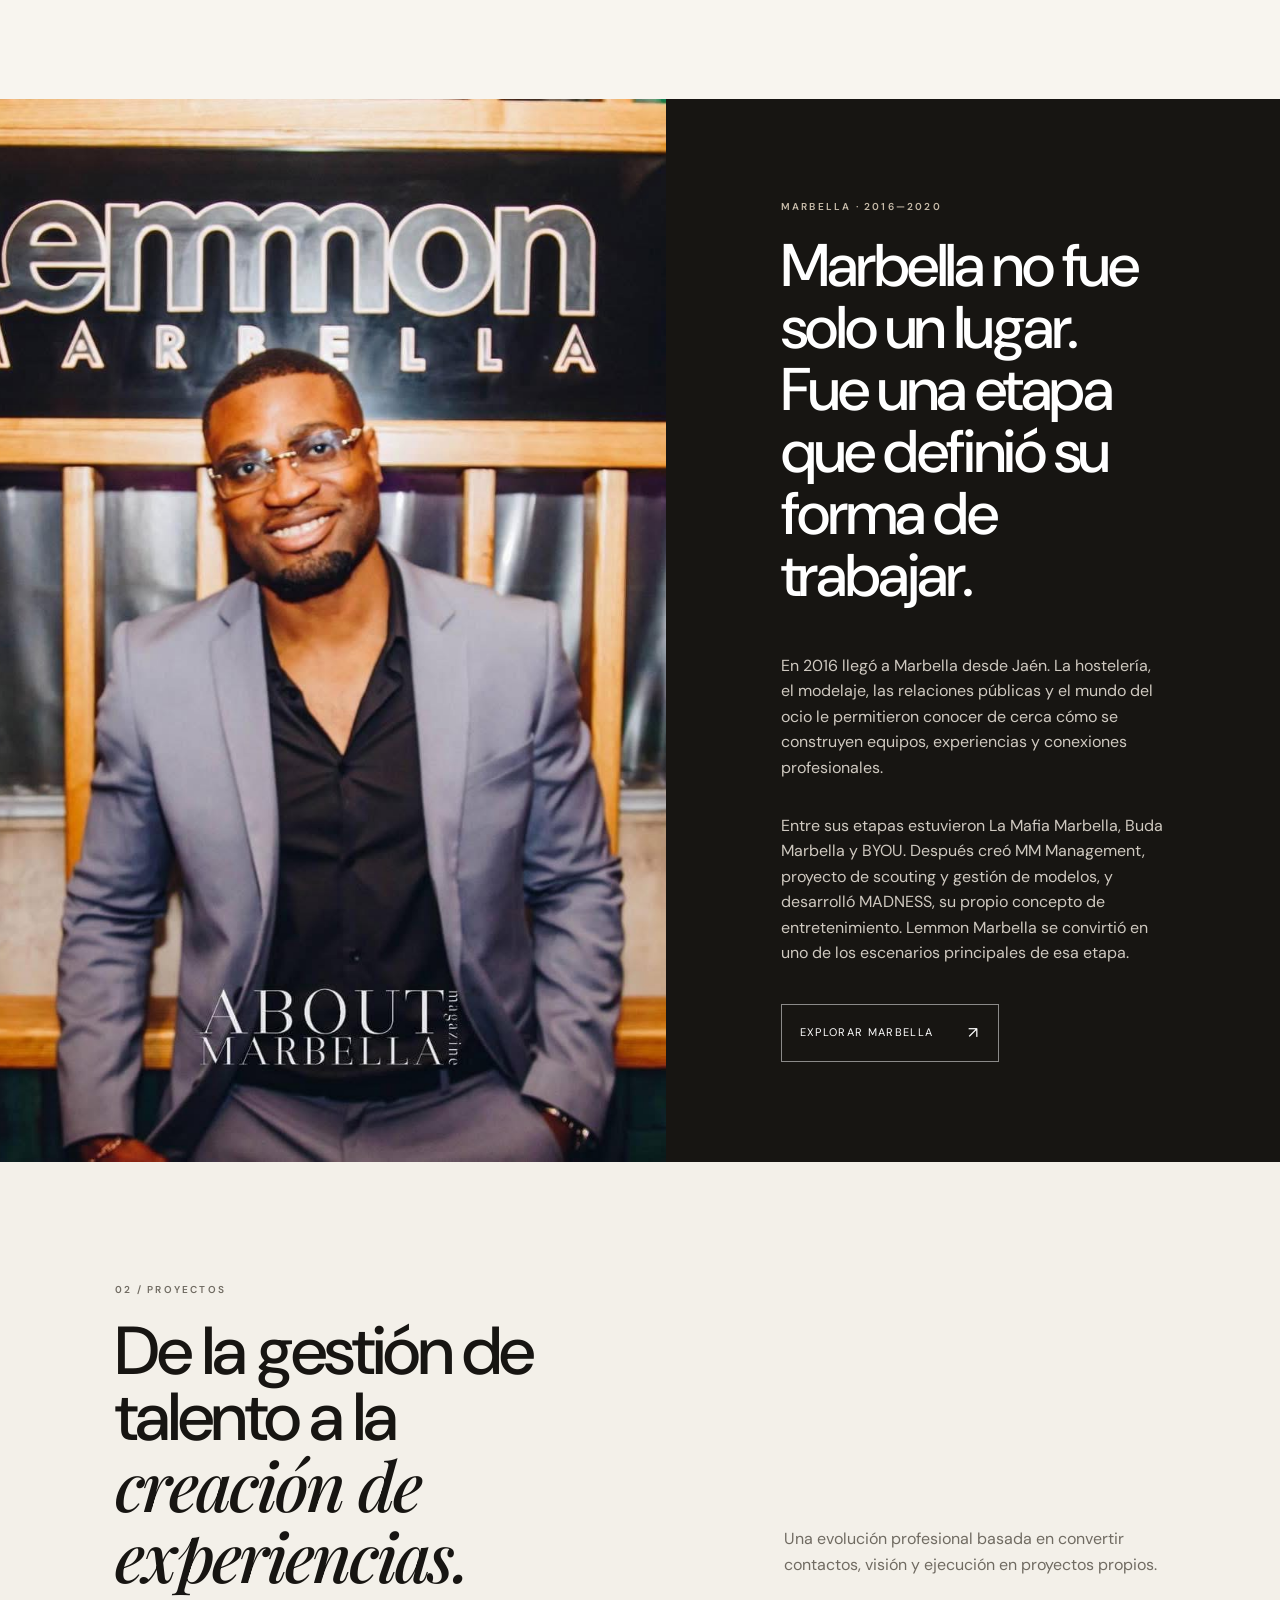
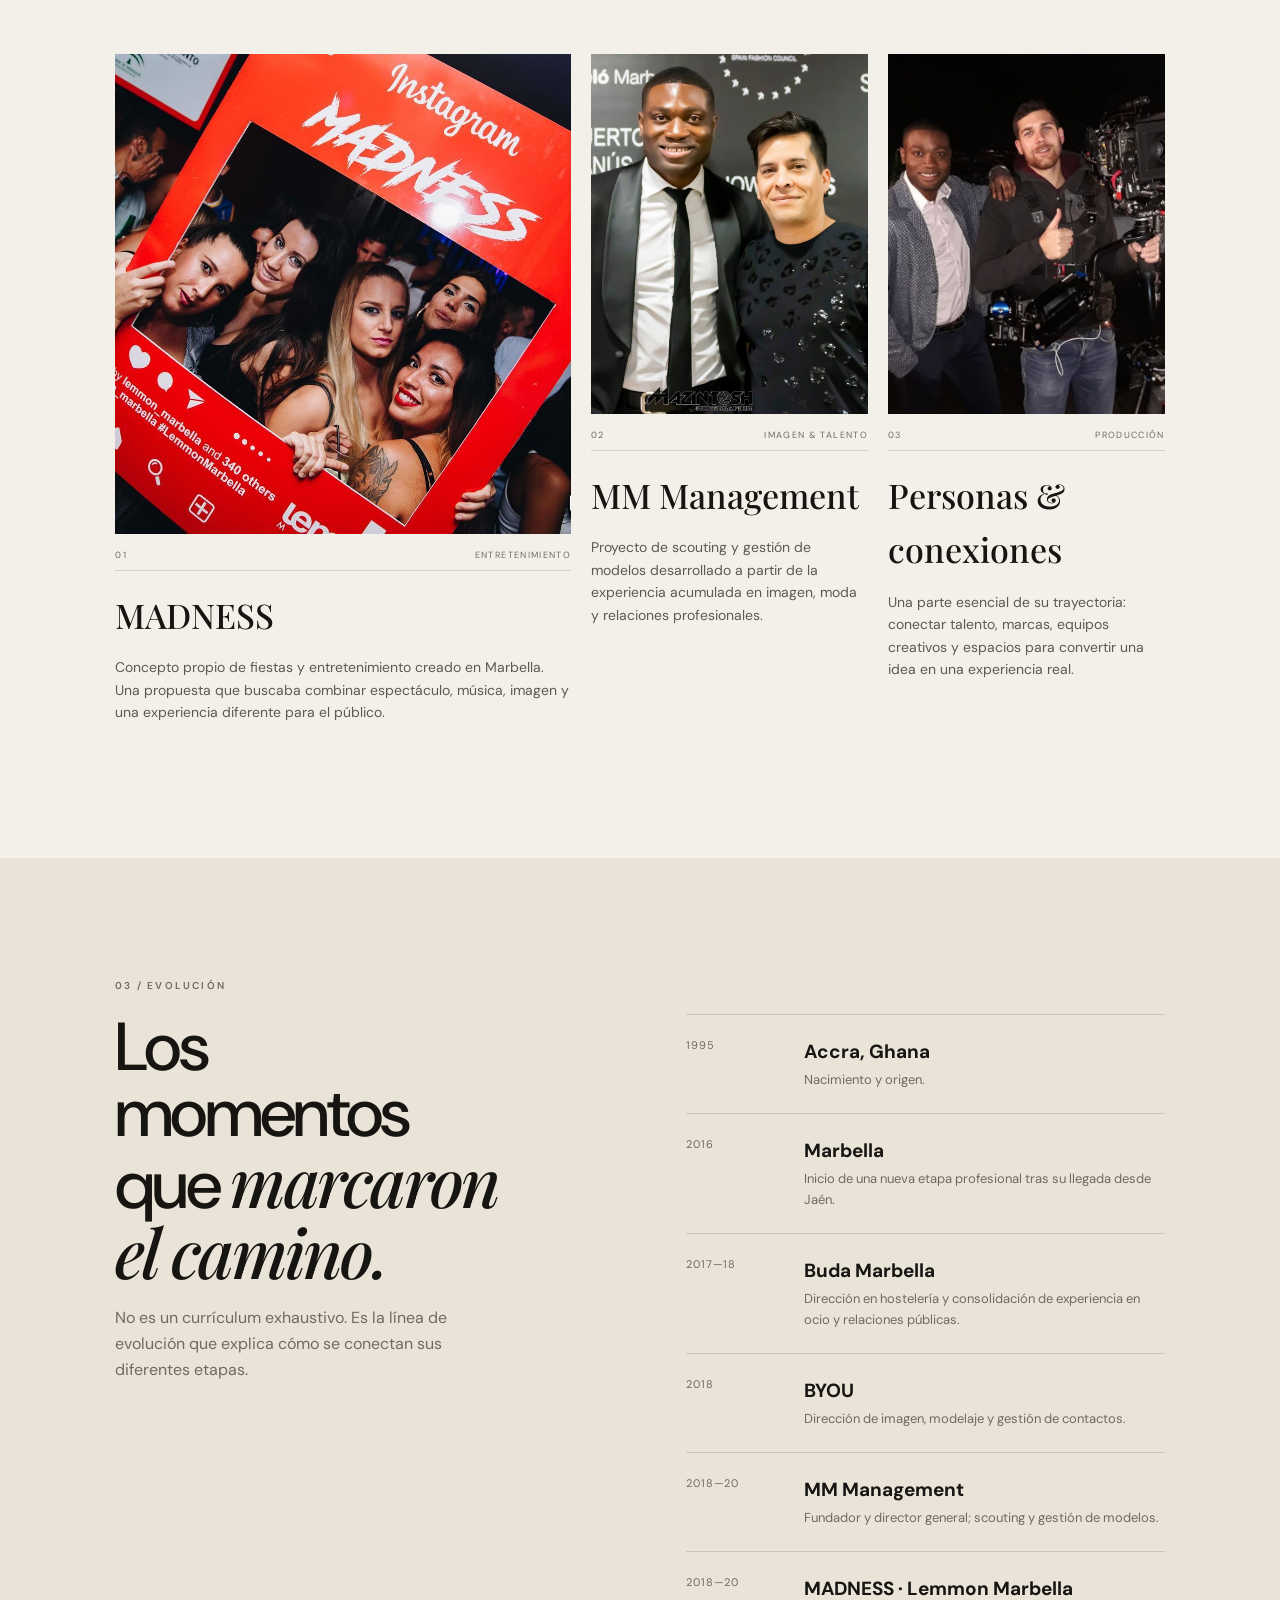
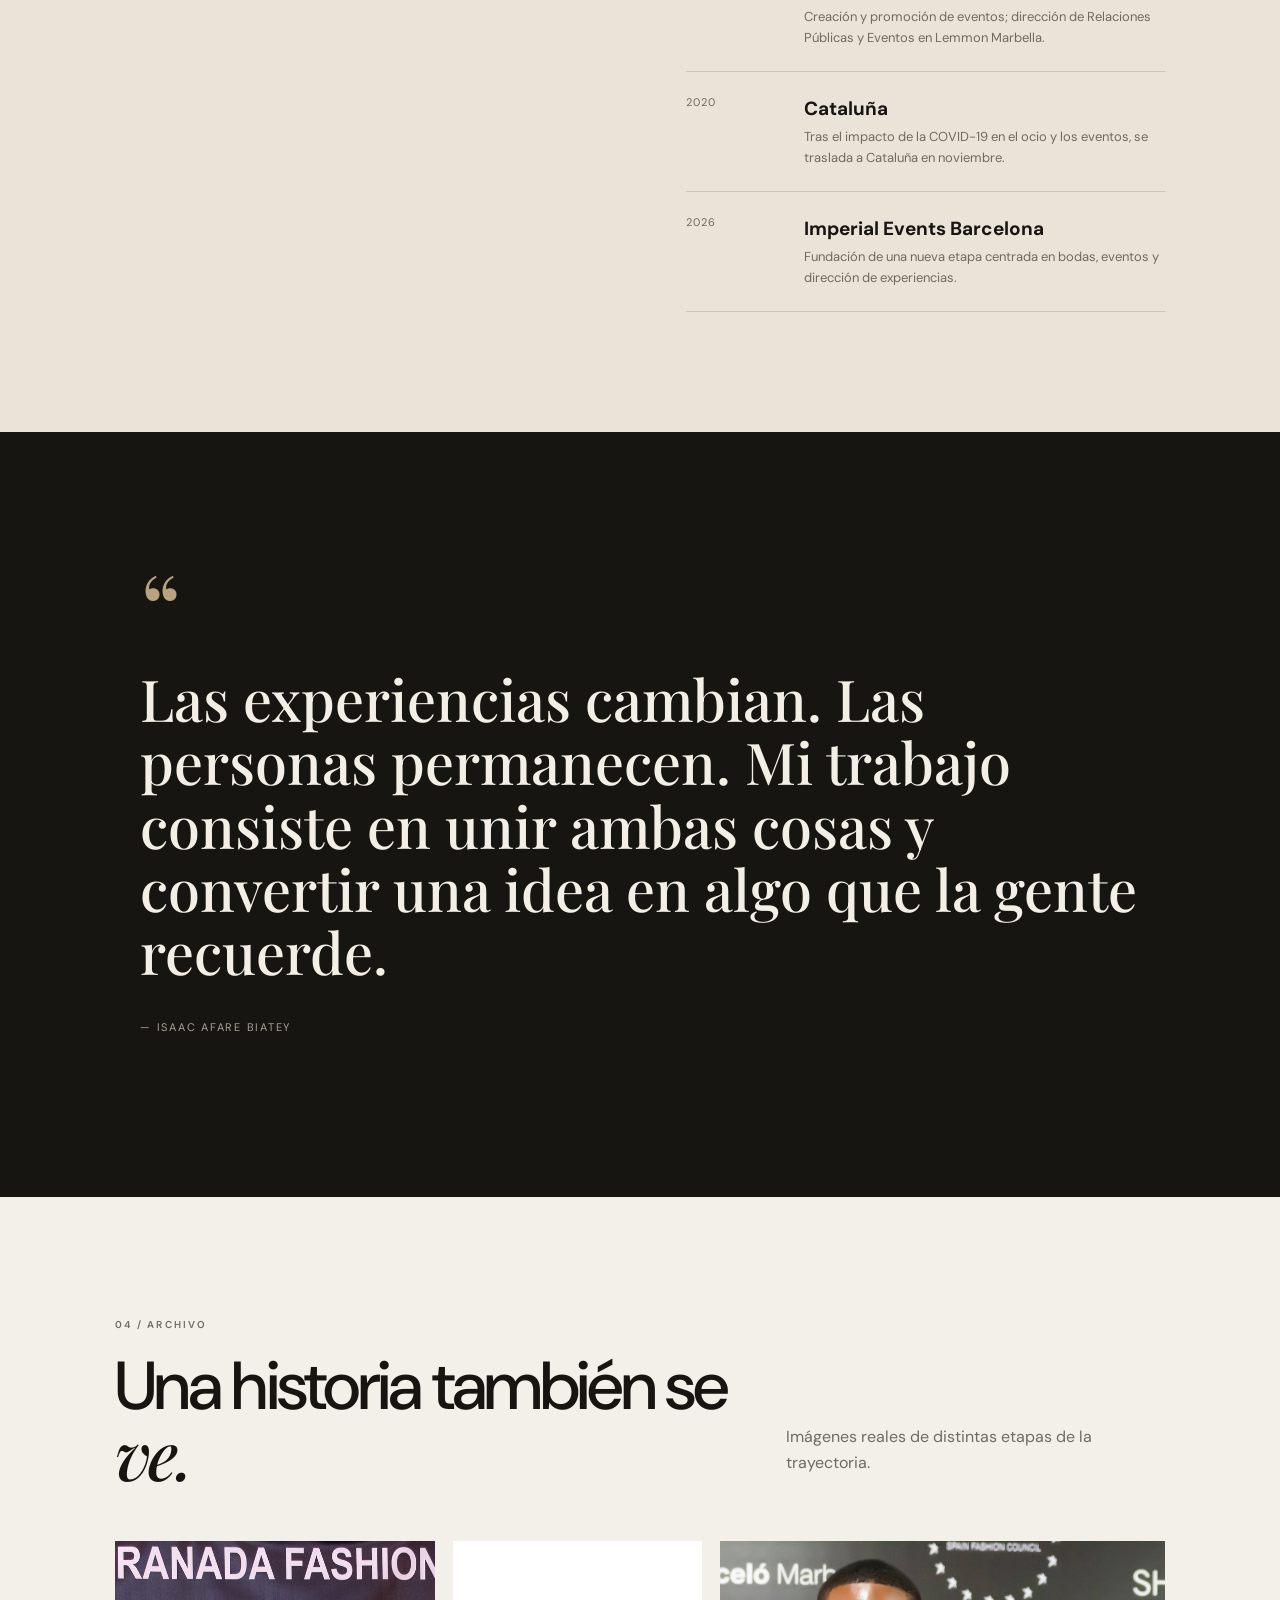
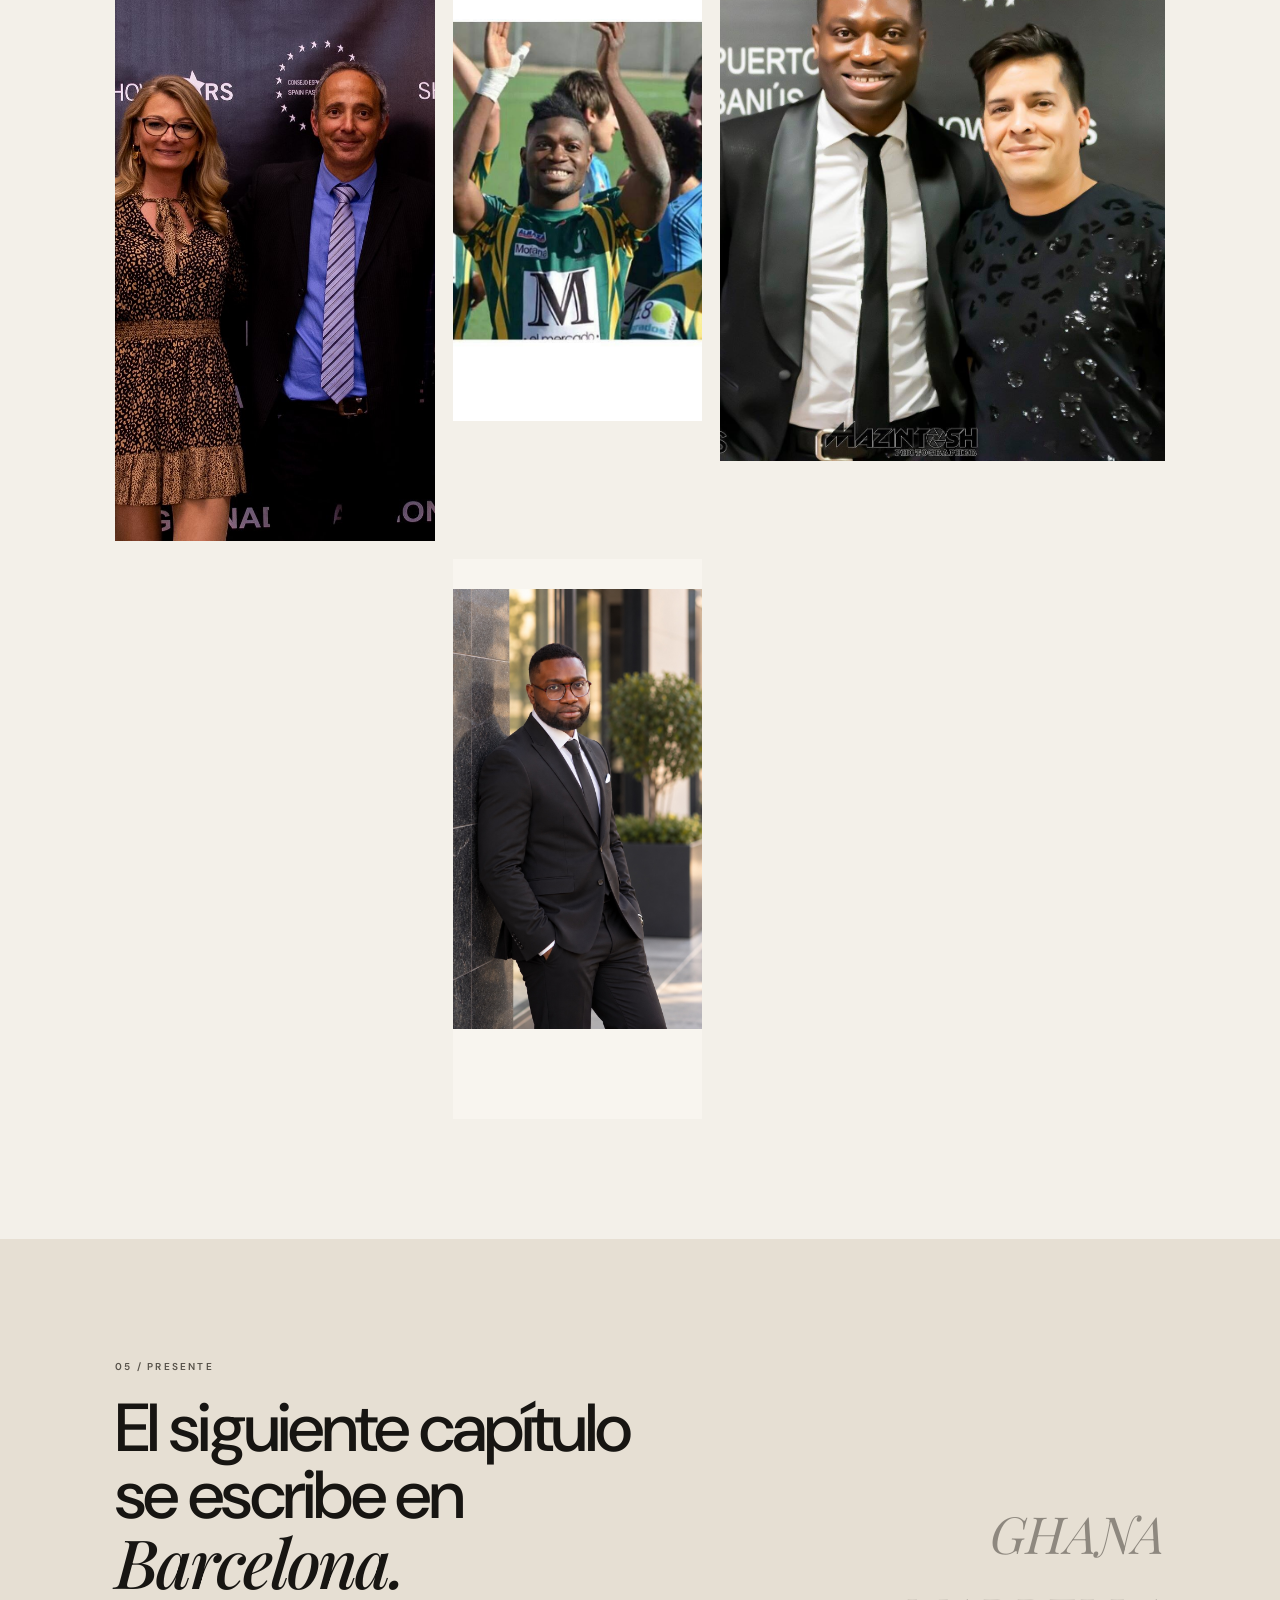
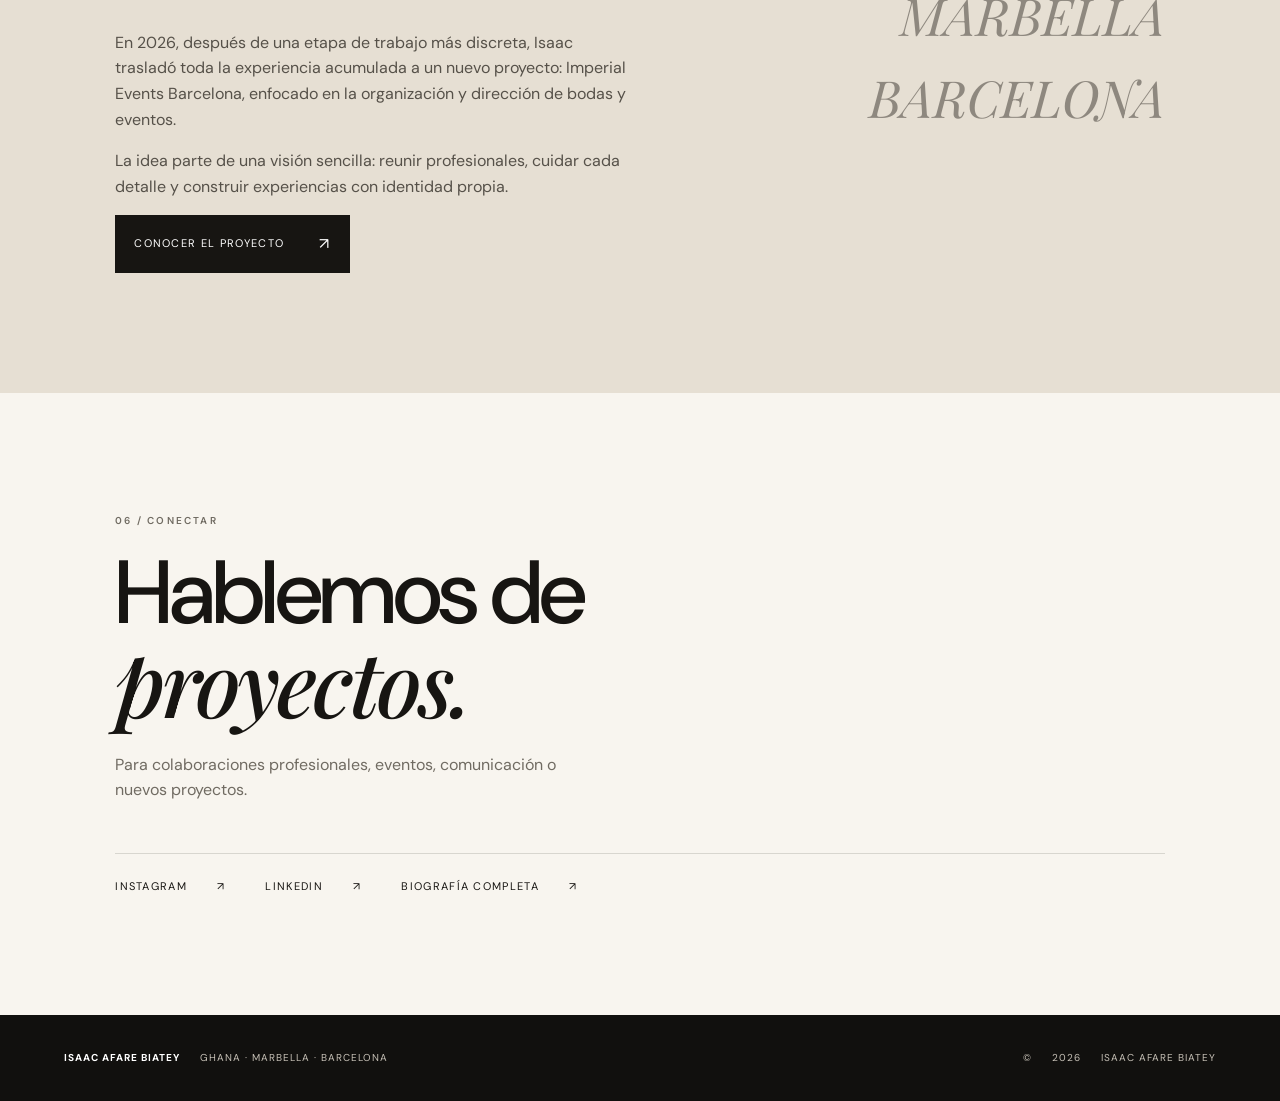
==== commit e80183ee: "Update index.html" ====
--- a/index.html
+++ b/index.html
@@ -1,6 +1,7 @@
 <!doctype html>
 <html lang="es">
 <head>
+  <meta name="p:domain_verify" content="126ff70d31d299ab80c24d490839defb"/>
   <meta charset="utf-8">
   <meta name="viewport" content="width=device-width, initial-scale=1">
   <title>Isaac Afare Biatey | Empresario y creador de eventos</title>
